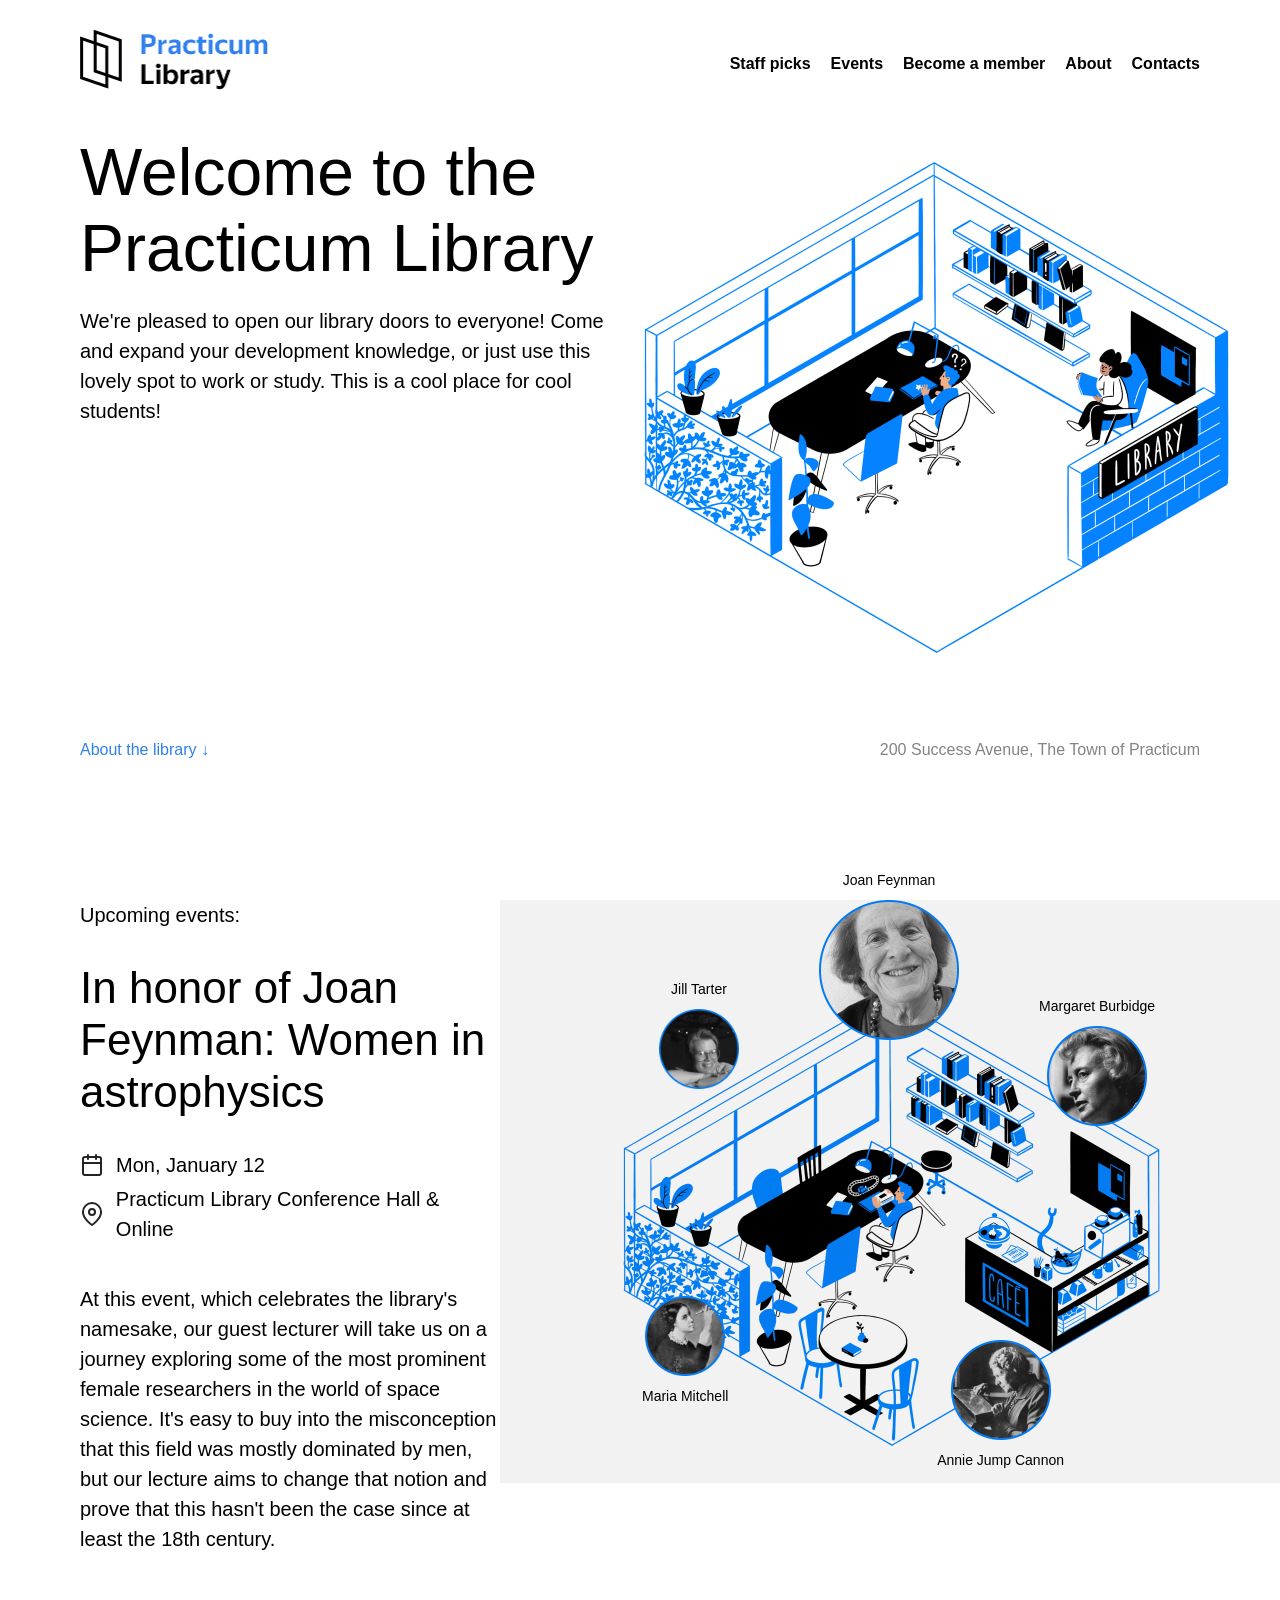
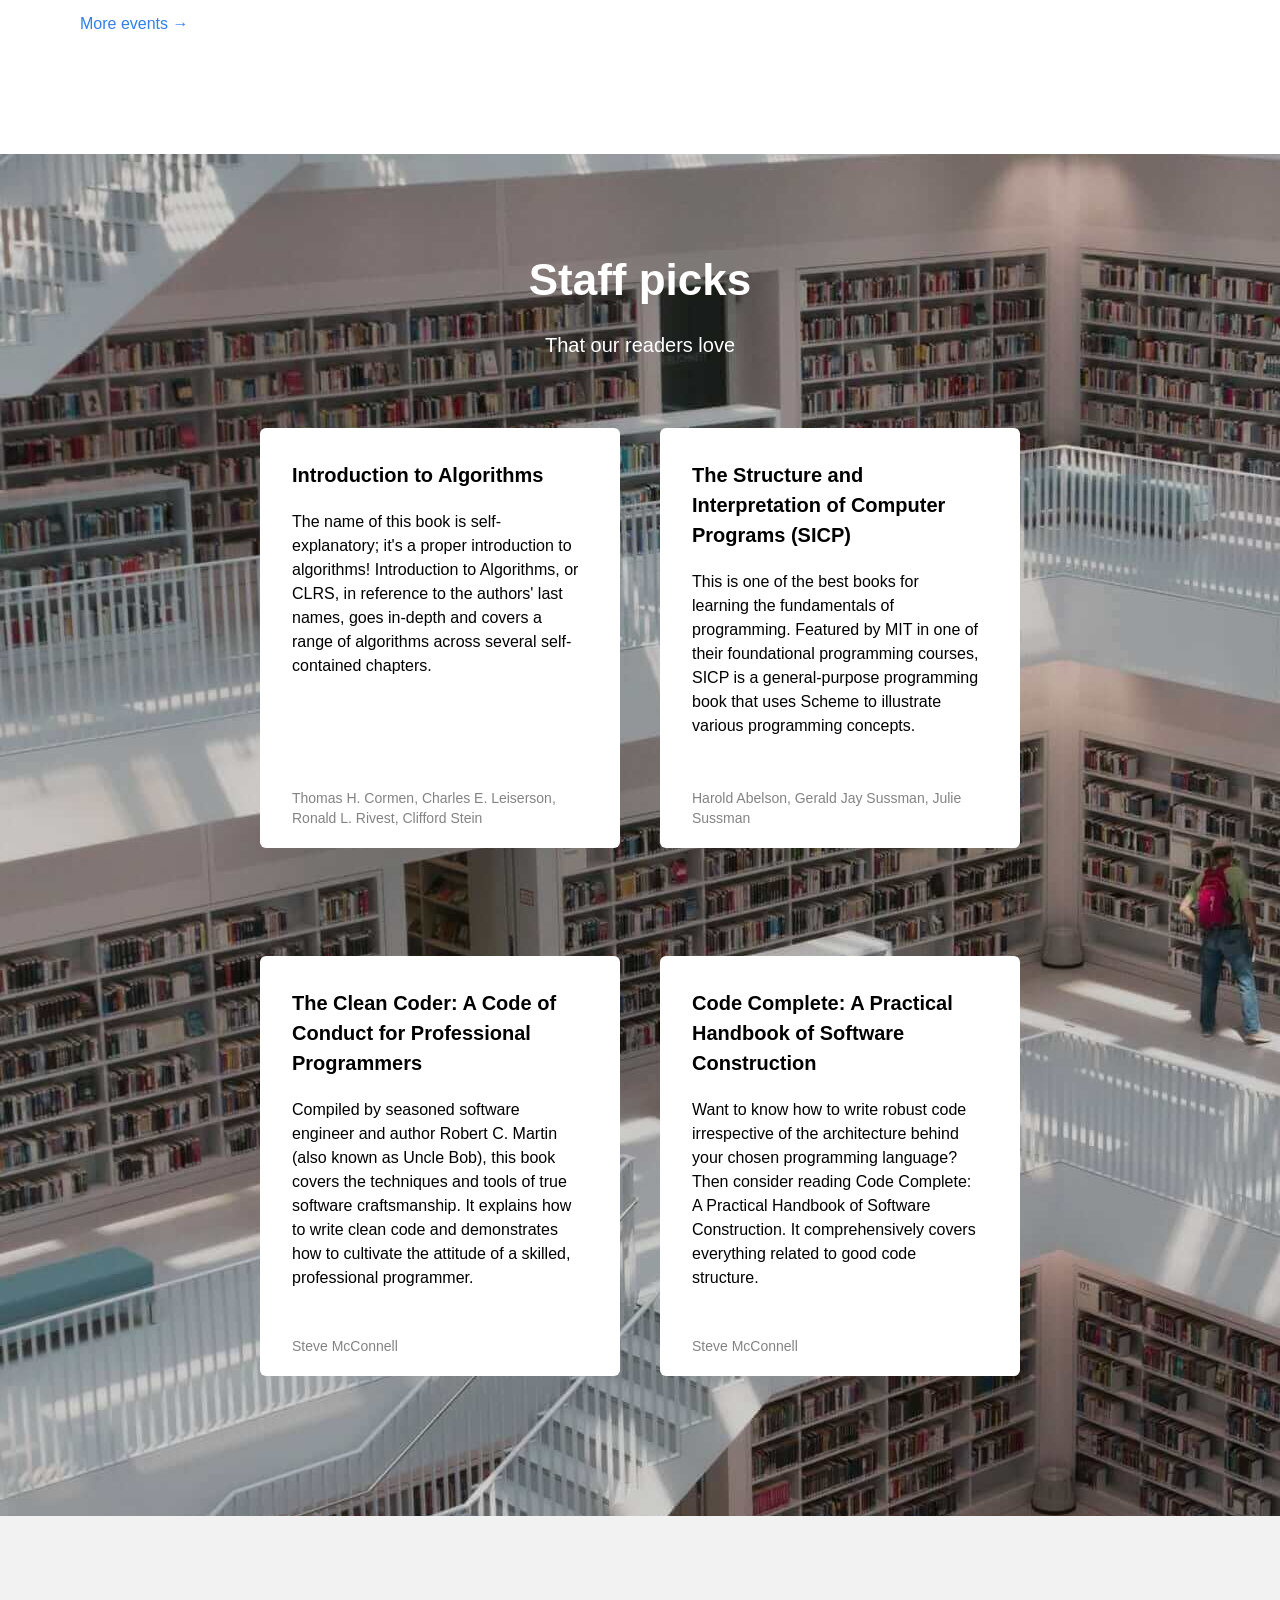
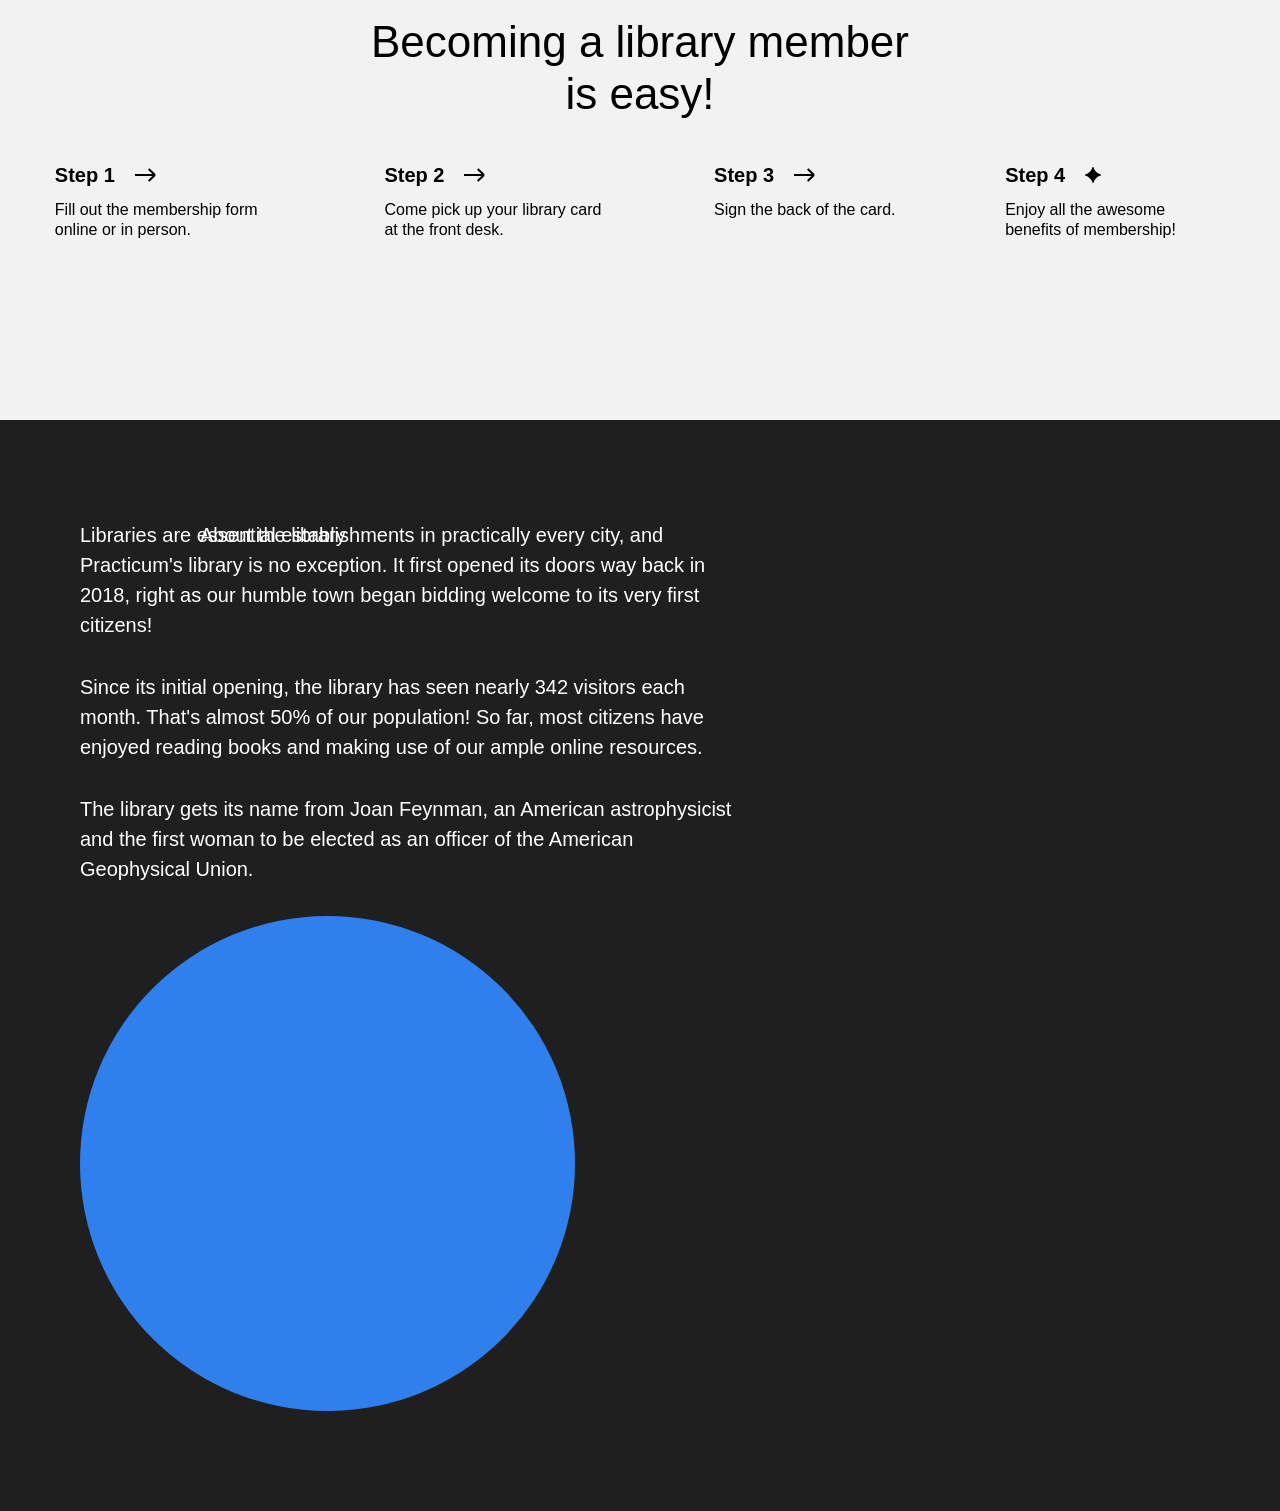
==== index.html @ af3db58d "About Library Add" ====
<!DOCTYPE html>
<html lang="en">
  <head>
    <meta charset="UTF-8" />
    <meta name="viewport" content="width=device-width, initial-scale=1.0" />
    <title>Practicum Library</title>
    <link rel="shortcut icon" href="favicon.ico" />
    <link rel="stylesheet" href="./styles/normalize.css" />
    <link rel="stylesheet" href="./styles/style.css" />
  </head>

  <body>
    <!-- Wrap the entire page content in a new div with the page class. Remember to add the closing tag -->
    <div class="page">
      <header class="header">
        <nav class="nav">
          <img
            src="./images/logo.png"
            alt="Practicum Library Logo"
            class="logo"
          />
          <!-- Putting navigation links in a list is supposed to be the best practice of writing the semantic code since it allows screen readers to pause between each link instead of reading all the links as a sentence. -->
          <ul class="nav__links">
            <li>
              <a class="nav__link">Staff picks</a>
            </li>
            <li>
              <a class="nav__link">Events</a>
            </li>
            <li>
              <a class="nav__link">Become a member</a>
            </li>
            <li>
              <a class="nav__link">About</a>
            </li>
            <li>
              <a class="nav__link">Contacts</a>
            </li>
          </ul>
        </nav>
        <h1 class="header__title">Welcome to the Practicum Library</h1>
        <p class="header__description">
          We're pleased to open our library doors to everyone! Come and expand
          your development knowledge, or just use this lovely spot to work or
          study. This is a cool place for cool students!
        </p>

        <img
          src="./images/inside_the_library.png"
          alt="Illustration 'Inside the library'"
          class="header__image"
        />
        <div class="header__footer">
          <a class="header__link">About the library &darr;</a>
          <p class="header__address">
            200 Success Avenue, The Town of Practicum
          </p>
        </div>
      </header>

      <main class="content">
        <section class="events">
          <div class="events__content">
            <h2 class="events__heading">Upcoming events:</h2>
            <h3 class="events__title">
              In honor of Joan Feynman: Women in astrophysics
            </h3>
            <div class="event-info events__info-section">
              <div class="event-info__item">
                <div
                  class="event-info__icon event-info__icon_type_calendar"
                ></div>
                <p class="event-info__text">Mon, January 12</p>
              </div>
              <div class="event-info__item">
                <div class="event-info__icon event-info__icon_type_pin"></div>
                <p class="event-info__text">
                  Practicum Library Conference Hall & Online
                </p>
              </div>
            </div>
            <p class="events__description">
              At this event, which celebrates the library's namesake, our guest
              lecturer will take us on a journey exploring some of the most
              prominent female researchers in the world of space science. It's
              easy to buy into the misconception that this field was mostly
              dominated by men, but our lecture aims to change that notion and
              prove that this hasn't been the case since at least the 18th
              century.
            </p>

            <a href="#" class="events__more">More events &rarr;</a>
          </div>
          <div class="events__cover">
            <img
              src="./images/cafe.png"
              alt="Illustration Cafe"
              class="events__image"
            />
            <div class="person person_name_feynman">
              <p class="person__caption">Joan Feynman</p>
              <img
                src="./images/person_feynman.png"
                alt="Picture Feynman"
                class="person__image person__image_size_l"
              />
            </div>

            <div class="person person_name_burbidge">
              <p class="person__caption">Margaret Burbidge</p>
              <img
                src="./images/person_burbidge.png"
                alt="Picture Burbidge"
                class="person__image person__image_size_m"
              />
            </div>

            <div class="person person_name_cannon">
              <img
                src="./images/person_cannon.png"
                alt="Picture Cannon"
                class="person__image person__image_size_m"
              />
              <p class="person__caption">Annie Jump Cannon</p>
            </div>

            <div class="person person_name_mitchell">
              <img
                src="./images/person_mitchell.png"
                alt="Picture Mitchell"
                class="person__image person__image_size_s"
              />
              <p class="person__caption">Maria Mitchell</p>
            </div>

            <div class="person person_name_tarter">
              <p class="person__caption">Jill Tarter</p>
              <img
                src="./images/person_tarter.png"
                alt="Picture Tarter"
                class="person__image person__image_size_s"
              />
            </div>
          </div>
        </section>

        <section class="staff">
          <h2 class="staff__title">Staff picks</h2>
          <p class="staff__subtitle">That our readers love</p>
          <ul class="staff__card">
            <li class="card">
              <div class="card__content">
                <h3 class="card__title">Introduction to Algorithms</h3>
                <p class="card__text">
                  The name of this book is self-explanatory; it's a proper
                  introduction to algorithms! Introduction to Algorithms, or
                  CLRS, in reference to the authors' last names, goes in-depth
                  and covers a range of algorithms across several self-contained
                  chapters.
                </p>
                <p class="card__footer">
                  Thomas H. Cormen, Charles E. Leiserson, Ronald L. Rivest,
                  Clifford Stein
                </p>
              </div>
            </li>

            <li class="card">
              <div class="card__content">
                <h3 class="card__title">
                  The Structure and Interpretation of Computer Programs (SICP)
                </h3>
                <p class="card__text">
                  This is one of the best books for learning the fundamentals of
                  programming. Featured by MIT in one of their foundational
                  programming courses, SICP is a general-purpose programming
                  book that uses Scheme to illustrate various programming
                  concepts.
                </p>
                <p class="card__footer">
                  Harold Abelson, Gerald Jay Sussman, Julie Sussman
                </p>
              </div>
            </li>

            <li class="card">
              <div class="card__content">
                <h3 class="card__title">
                  The Clean Coder: A Code of Conduct for Professional
                  Programmers
                </h3>
                <p class="card__text">
                  Compiled by seasoned software engineer and author Robert C.
                  Martin (also known as Uncle Bob), this book covers the
                  techniques and tools of true software craftsmanship. It
                  explains how to write clean code and demonstrates how to
                  cultivate the attitude of a skilled, professional programmer.
                </p>
                <p class="card__footer">Steve McConnell</p>
              </div>
            </li>

            <li class="card">
              <div class="card__content">
                <h3 class="card__title">
                  Code Complete: A Practical Handbook of Software Construction
                </h3>
                <p class="card__text">
                  Want to know how to write robust code irrespective of the
                  architecture behind your chosen programming language? Then
                  consider reading Code Complete: A Practical Handbook of
                  Software Construction. It comprehensively covers everything
                  related to good code structure.
                </p>
                <p class="card__footer">Steve McConnell</p>
              </div>
            </li>
          </ul>
        </section>

        <section class="membership">
          <h2 class="membership__title">Becoming a library member is easy!</h2>
          <ul class="membership__steps">
            <li class="step">
              <h3 class="step__title">
                Step 1
                <img
                  src="./images/icon_step_forward.svg"
                  alt="icon forward"
                  class="step__icon"
                />
              </h3>
              <p class="step__description">
                Fill out the membership form online or in person.
              </p>
            </li>
            <li class="step">
              <h3 class="step__title">
                Step 2
                <img
                  src="./images/icon_step_forward.svg"
                  alt="icon forward"
                  class="step__icon"
                />
              </h3>
              <p class="step__description">
                Come pick up your library card at the front desk.
              </p>
            </li>
            <li class="step">
              <h3 class="step__title">
                Step 3
                <img
                  src="./images/icon_step_forward.svg"
                  alt="icon forward"
                  class="step__icon"
                />
              </h3>
              <p class="step__description">Sign the back of the card.</p>
            </li>
            <li class="step">
              <h3 class="step__title">
                Step 4
                <img
                  src="./images/icon_step_finish.svg"
                  alt="icon finish"
                  class="step__icon"
                />
              </h3>
              <p class="step__description">
                Enjoy all the awesome benefits of membership!
              </p>
            </li>
          </ul>
        </section>

        <section class="about">
          <h2 class="about__title">About the library</h2>
          <div class="about__content">
            <p class="about__paragraph">
              Libraries are essential establishments in practically every city,
              and Practicum's library is no exception. It first opened its doors
              way back in 2018, right as our humble town began bidding welcome
              to its very first citizens!
            </p>
            <p class="about__paragraph">
              Since its initial opening, the library has seen nearly 342
              visitors each month. That's almost 50% of our population! So far,
              most citizens have enjoyed reading books and making use of our
              ample online resources.
            </p>
            <p class="about__paragraph">
              The library gets its name from Joan Feynman, an American
              astrophysicist and the first woman to be elected as an officer of
              the American Geophysical Union.
            </p>
          </div>
          <div class="about__circle"></div>
        </section>
      </main>
      <footer class="footer"></footer>
    </div>
  </body>
</html>
---- styles/style.css ----
.page {
  min-width: 1100px;
  max-width: 1600px;
  font-size: 16px;
  line-height: 20px;
  margin: 0 auto;
  font-family: Helvetica, Arial, sans-serif;
}

.header {
  height: 100vh;
  min-height: 720px;
  max-height: 800px;
  padding-top: 30px;
  padding-left: 80px;
  padding-right: 80px;
  position: relative;
  box-sizing: border-box;
}

.nav {
  display: flex;
  justify-content: space-between;
  align-items: center;
}

.logo {
  width: 196px;
  height: 60px;
}

.nav__links {
  display: flex;
  margin-top: 8px;
  column-gap: 20px;
  list-style: none;
  align-items: center;
  padding: 0;
  margin-bottom: 0;
}

.nav__link {
  color: #000000;
  text-decoration: none;
  font-weight: bold;
}

.header__title {
  font-size: 66px;
  line-height: 76px;
  font-weight: 500;
  max-width: 544px;
  margin-bottom: 0%;
}

.header__description {
  font-size: 20px;
  line-height: 30px;
  max-width: 532px;
}

.header__image {
  z-index: 1;
  position: absolute;
  max-width: 636px;
  top: 135px;
  right: 20px;
}

.header__footer {
  position: absolute;
  left: 0;
  bottom: 40px;
  width: 100%;
  display: flex;
  align-items: center;
  padding: 40px 80px 0;
  justify-content: space-between;
  box-sizing: border-box;
}

.header__link {
  color: #2f80ed;
  text-decoration: none;
}

.header__address {
  margin: 0;
  color: #838383;
}
.events {
  padding: 100px 0 120px 80px;
  display: flex;
  align-items: start;
  justify-content: space-between;
  box-sizing: border-box;
}

.events__content {
  flex-basis: 580px;
}

.events__heading {
  font-size: 20px;
  font-weight: 500;
  line-height: 30px;
  margin: 0;
}

.events__title {
  font-size: 44px;
  font-weight: 500;
  line-height: 52px;
  margin: 32px 0;
}

.events__info-section {
  margin-top: 32px;
}

.event-info__item {
  display: flex;
  align-items: center;
  margin-bottom: 4px;
  font-weight: 500;
}

.event-info__icon {
  background-repeat: no-repeat;
  background-position: center;
  margin-right: 12px;
  width: 24px;
  height: 24px;
}

.event-info__icon_type_calendar {
  background-image: url(../images/icon_calendar.svg);
}

.event-info__icon_type_pin {
  background-image: url(../images/icon_pin.svg);
}

.event-info__text {
  font-size: 20px;
  font-weight: 500;
  line-height: 30px;
  margin: 0;
}

.events__description {
  margin: 40px 0 60px;
  font-size: 20px;
  line-height: 30px;
  max-width: 532px;
}

.events__more {
  margin-top: 60px;
  color: #2f80ed;
  text-decoration: none;
}

.events__cover {
  flex-grow: 1;
  flex-shrink: 0;
  flex-basis: 780px;
  max-width: 780px;
  position: relative;
}

.events__image {
  max-width: 100%;
}

.person {
  position: absolute;
  display: flex;
  align-items: center;
  flex-direction: column;
  gap: 10px;
}

.person_name_feynman {
  top: -30px;
  left: 319px;
}

.person_name_burbidge {
  top: 96px;
  right: 125px;
}

.person_name_cannon {
  right: 216px;
  bottom: 18px;
}

.person_name_mitchell {
  left: 142px;
  bottom: 82px;
}

.person_name_tarter {
  left: 159px;
  top: 79px;
}

.person__image {
  max-width: 100%;
}

.person__image_size_l {
  width: 140px;
}

.person__image_size_m {
  width: 100px;
}

.person__image_size_s {
  width: 80px;
}

.person__caption {
  text-align: center;
  font-size: 14px;
  margin: 0;
}
.staff {
  padding-top: 100px;
  padding-bottom: 140px;
  background-image: url(../images/staff_picks_background.jpg);
}

.staff__title {
  text-align: center;
  font-size: 44px;
  line-height: 52px;
  margin: 0 0 24px;
  color: #ffffff;
}

.staff__subtitle {
  text-align: center;
  font-size: 20px;
  line-height: 30px;
  font-weight: 400;
  margin: 24px 0 0;
  color: #ffffff;
}

/* Add the CSS rule for your new class here. Make sure to place it before .card: parents should precede their children */

.staff__card {
  max-width: 760px;

  align-items: center;
  display: flex;
  flex-wrap: wrap;
  justify-content: center;
  gap: 40px;
  list-style-type: none;
  padding-left: 0;
  margin: 0 auto;
}
.card {
  background-color: #fff;
  border-radius: 6px;
  padding: 32px 40px 20px 32px;
  box-sizing: border-box;
  height: 420px;
  width: 360px;
  margin-top: 68px;
}

.card__content {
  width: 100%;
  height: 100%;
  display: flex;
  flex-direction: column;
}

.card__title {
  font-size: 20px;
  line-height: 30px;
  font-weight: 700;
  margin: 0;
}

.card__text {
  margin: 20px 0 0;
  font-size: 16px;
  line-height: 24px;
}
.background-image {
  background-position: center;
  background-repeat: no-repeat;
  background-size: contain;
}

.card__footer {
  margin: 0;
  font-size: 14px;
  line-height: 20px;
  color: #838383;
  /* Auto margins applied on a flex item automatically extend specified margin to occupy the extra space in the flex container */
  /* In our case, this pushes the element down to the bottom */
  margin-top: auto;
}

.membership {
  padding-top: 100px;
  padding-bottom: 140px;
  background-color: #f2f2f2;
}

.membership__title {
  max-width: 574px;
  margin: 0 auto;
  text-align: center;
  font-size: 44px;
  font-weight: 500;
  line-height: 52px;
}

.membership__steps {
  list-style-type: none;
  padding: 0;
  margin: 100px 0 0;
  display: flex;
  justify-content: space-around;
  margin: 0 auto;
  flex-wrap: wrap;
  align-content: center;
}

.step {
  max-width: 220px;
  padding: 40px;
  color: #000000;
}

.step__title {
  margin: 0;
  font-size: 20px;
  line-height: 30px;
  font-weight: 700;
  display: flex;
  align-items: center;
}

.step__icon {
  margin-left: 20px;
}

.step__description {
  margin: 10px 0 0;
}

.about {
  padding: 100px 80px;
  background-color: #1f1f1f;
  color: #fff;
  overflow: hidden;
  position: relative;
  box-sizing: border-box;
}

.about__title {
  margin: 0;
  font-size: 20px;
  line-height: 30px;
  font-weight: 500;
  z-index: 1;
  position: absolute;
  max-width: 154px;
  display: flex;
  padding-left: 120px;
}

.about__content {
  font-size: 20px;
  line-height: 30px;
  font-weight: 400;
  max-width: 660px;
}

.about__paragraph {
  margin: 0;
  margin-bottom: 0;
  padding-bottom: 32px;
  display: flex;
  flex-direction: column;
}

.about__circle {
  background-color: #2f80ed;
  width: 495px;
  height: 495px;
  border-radius: 50%;
}

.footer {
  box-sizing: border-box;
}

.footer__columns {
}

.footer__column_content_hours {
}

.footer__column_content_social {
}

.footer__logo {
}

.footer__list {
  /* The code below removes the default browser styles for lists */
  list-style-type: none;
  padding: 0;
  margin: 0;
}

.footer__list-item {
}

.footer__column-heading {
}

.footer__column-link {
  color: white;
  font-size: 16px;
  line-height: 20px;
  text-decoration: none;
}

.footer__social-icon {
}

.footer__copyright {
}
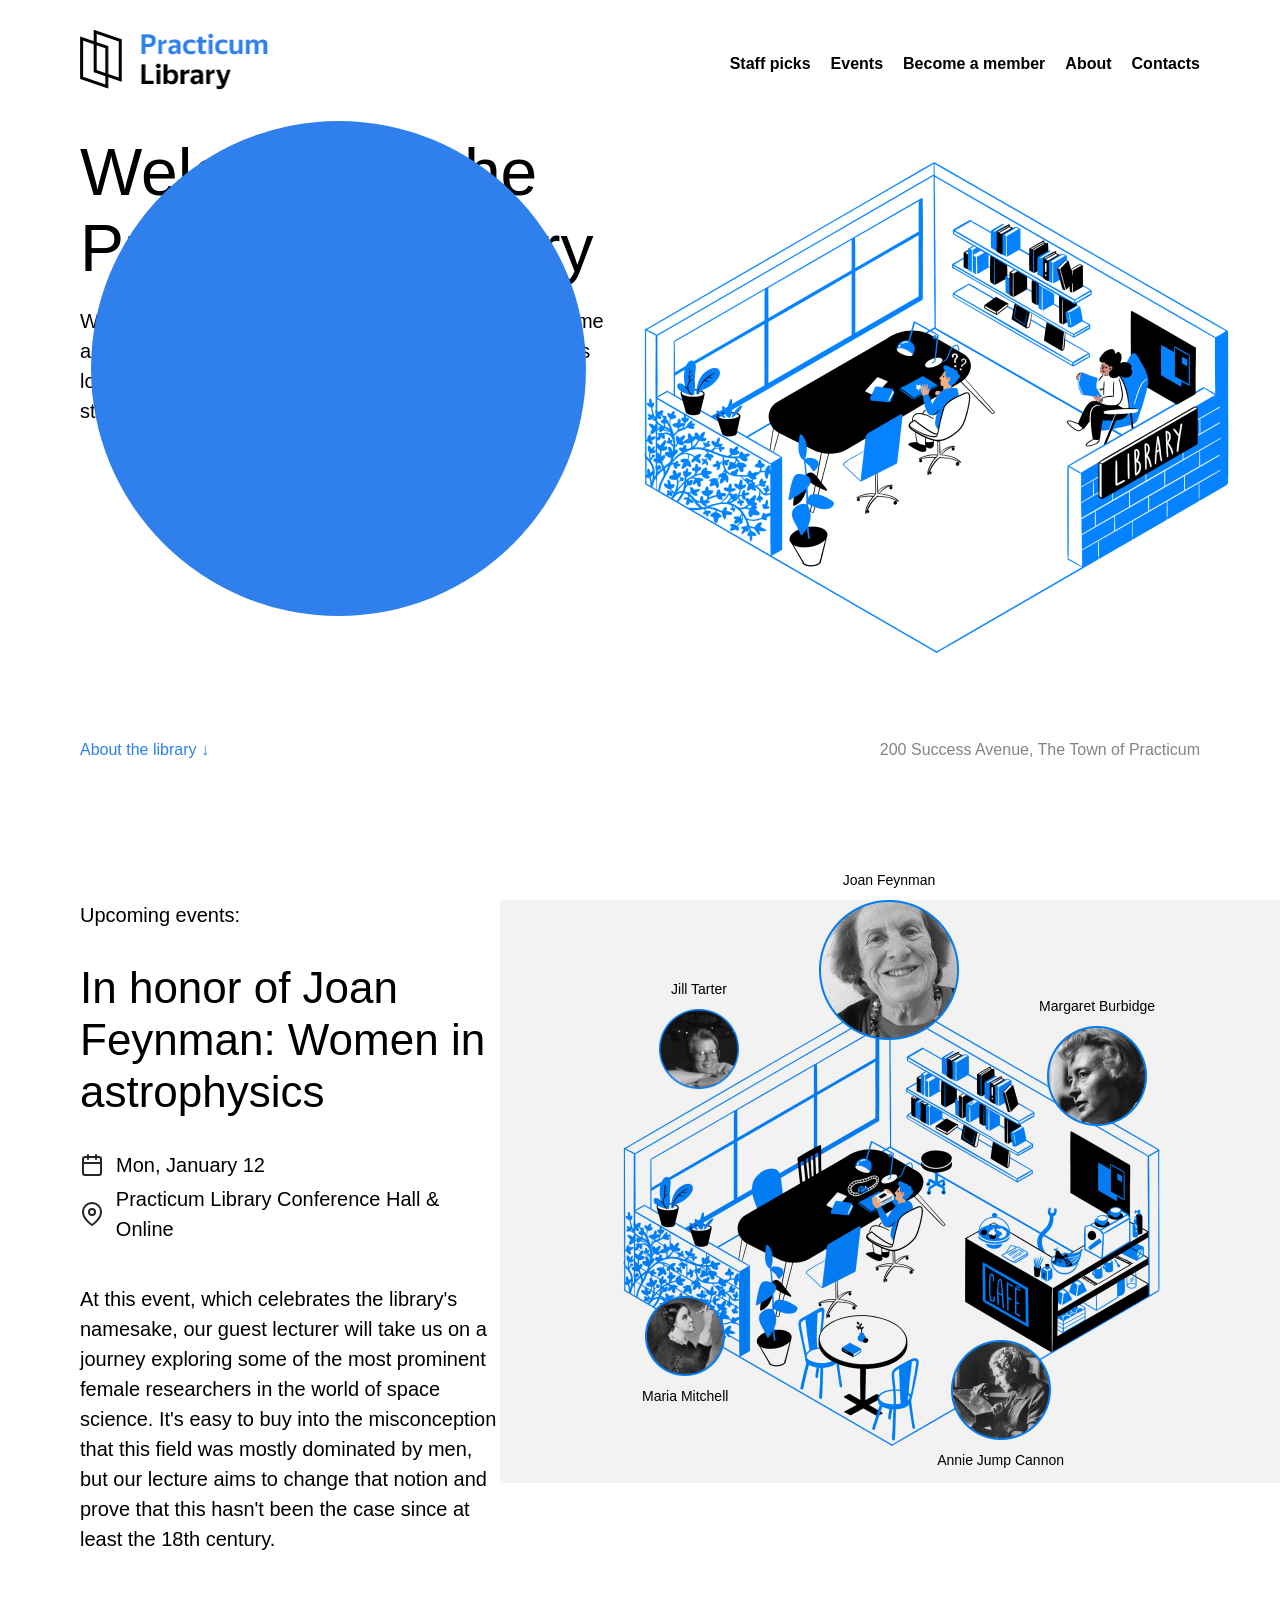
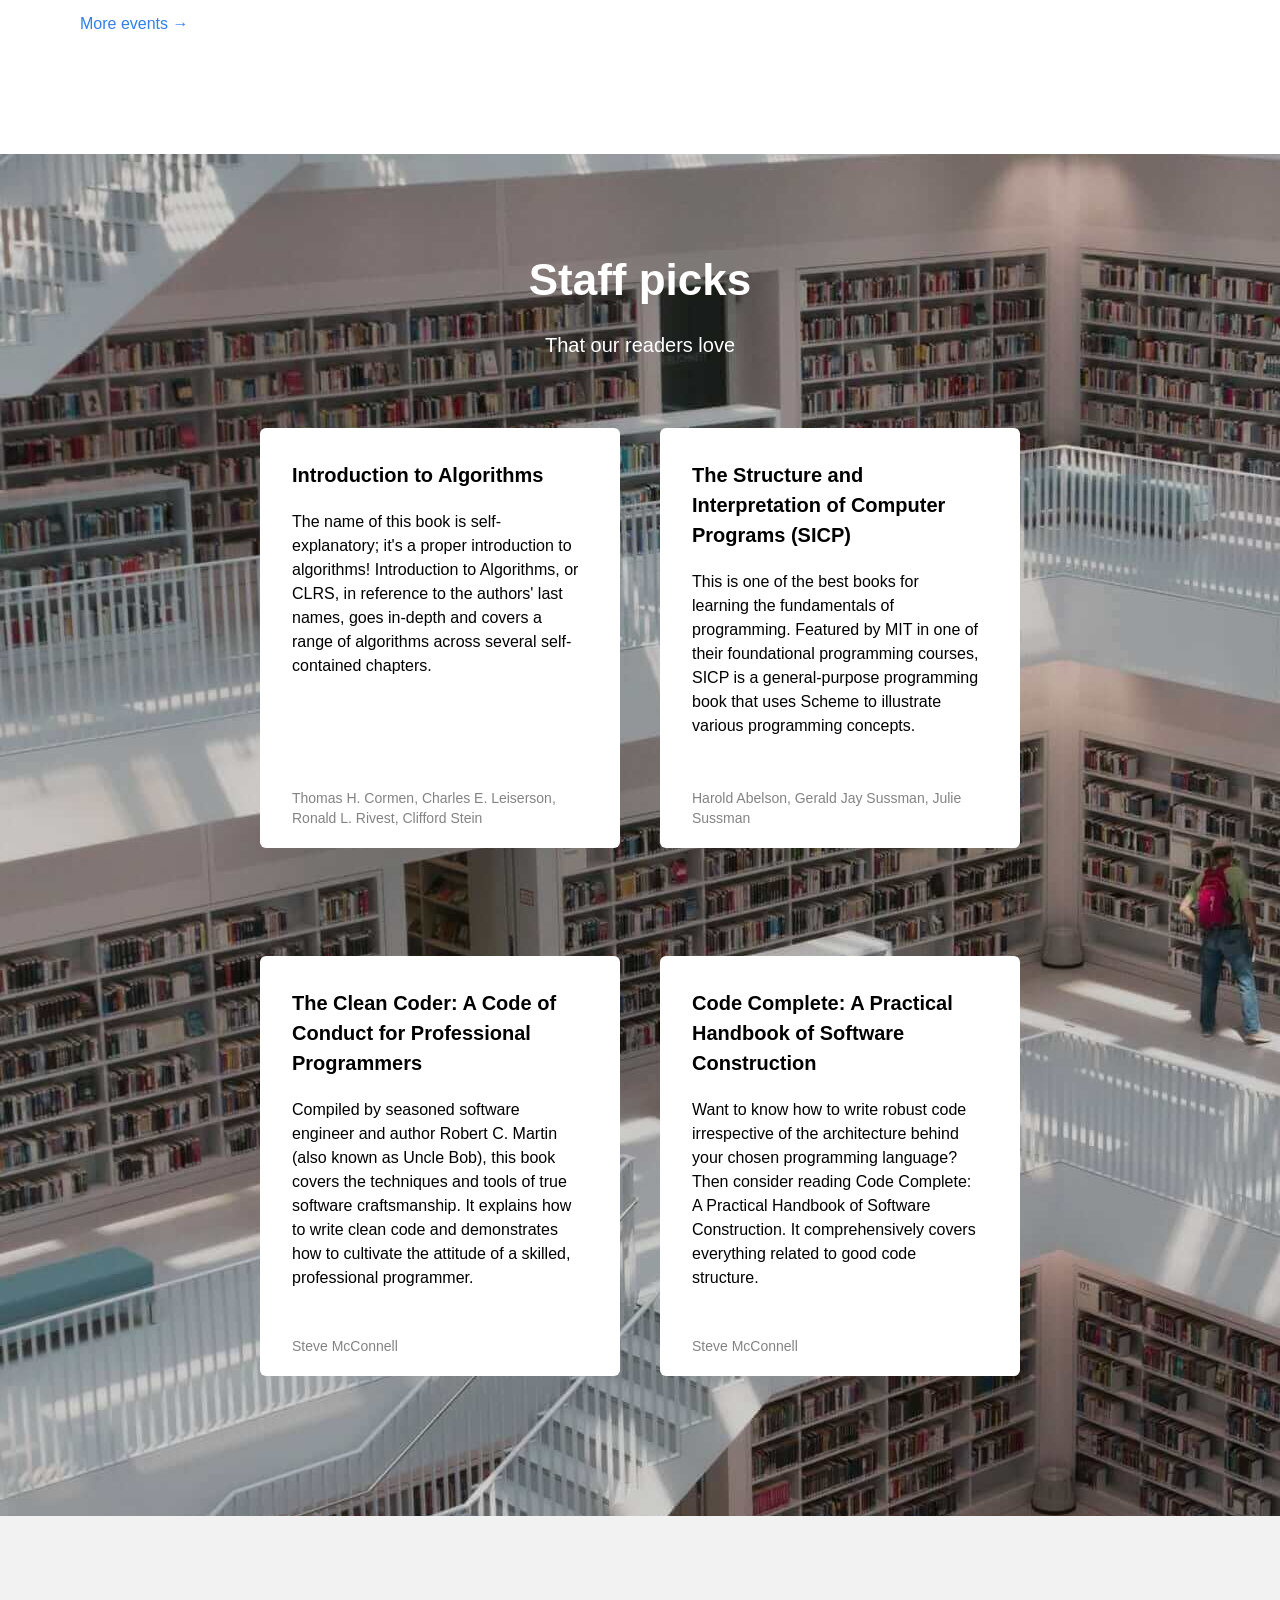
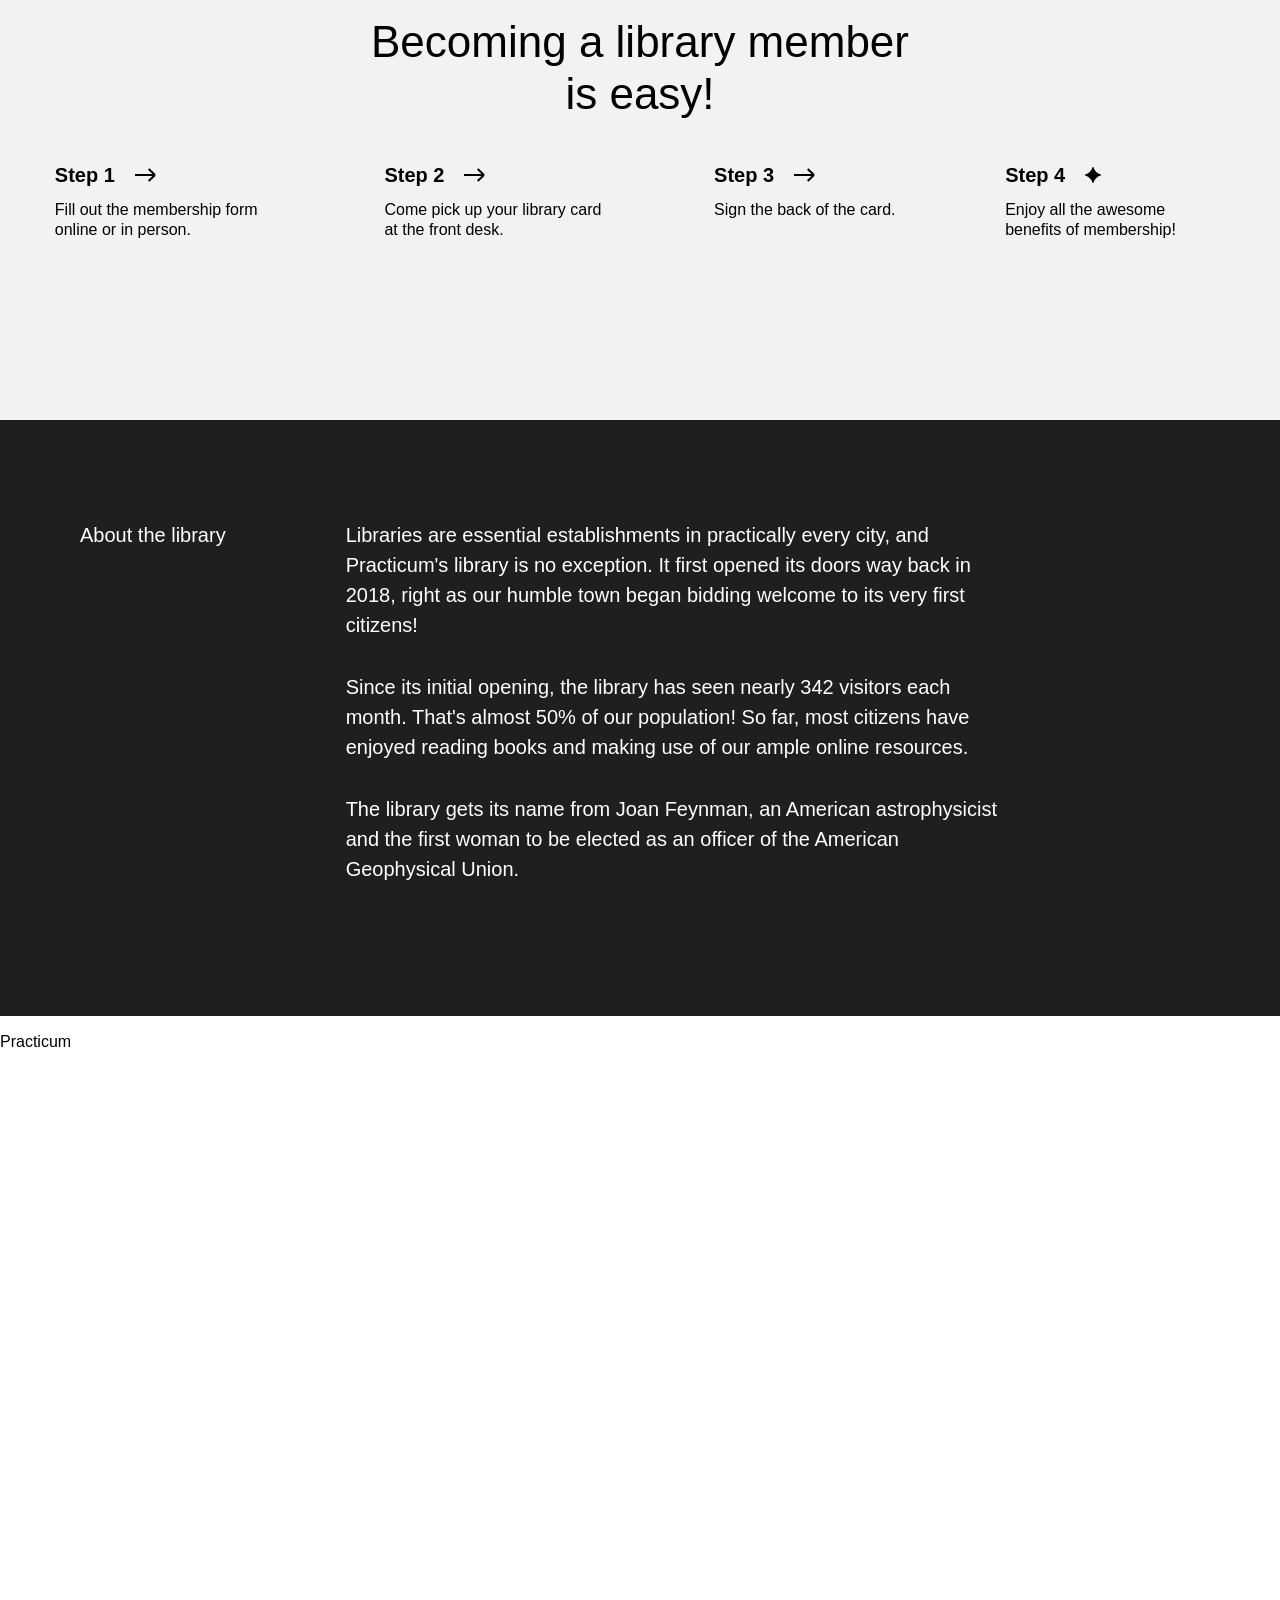
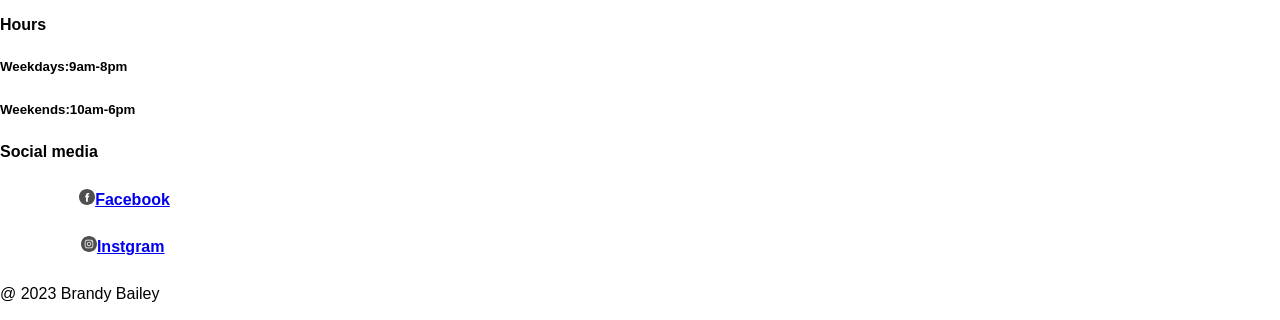
==== commit 51fc1ee7: "footer" ====
--- a/index.html
+++ b/index.html
@@ -298,7 +298,61 @@
           <div class="about__circle"></div>
         </section>
       </main>
-      <footer class="footer"></footer>
+      <footer class="footer">
+        <div class="footer_column">
+          <p class="footer__logo">
+            Practicum
+            <img
+              src="./images/logo_white.png"
+              alt="Practicum Logo"
+              class="footer__logo"
+            />
+          </p>
+        </div>
+
+        <div class="footer_column">
+          <h4 class="footer__column-heading">Hours</h4>
+          <ul class="footer__list">
+            <li class="footer__list-item">
+              <h5 class="footer__column-heading">Weekdays:9am-8pm</h5>
+            </li>
+            <li class="footer__list-item">
+              <h5 class="footer__column-heading">Weekends:10am-6pm</h5>
+            </li>
+          </ul>
+          <p class="footer__column_content_hours"></p>
+        </div>
+
+        <div class="footer__column">
+          <h4 class="footer__column-heading">Social media</h4>
+          <ul class="footer__list">
+            <li class="footer__list-item">
+              <h5 class="footer__column-link">
+                Facebook
+                <a href="https://Facebook.com">
+                  <img
+                    src="images/facebook_white.svg"
+                    alt="Facebook Icon"
+                  />Facebook</a
+                >
+              </h5>
+            </li>
+            <li class="footer__list">
+              <h5 class="footer__column-link">
+                Instagram
+                <a href="https://instagram.com">
+                  <img
+                    src="./images/instagram_white.svg"
+                    alt="Instagram Icon"
+                  />Instgram</a
+                >
+              </h5>
+            </li>
+          </ul>
+          <p class="footer__column_content_social"></p>
+        </div>
+        <p class="footer__copyright">@ 2023 Brandy Bailey</p>
+      </footer>
     </div>
   </body>
 </html>
--- a/styles/style.css
+++ b/styles/style.css
@@ -254,7 +254,6 @@
 
 .staff__card {
   max-width: 760px;
-
   align-items: center;
   display: flex;
   flex-wrap: wrap;
@@ -363,8 +362,9 @@
   background-color: #1f1f1f;
   color: #fff;
   overflow: hidden;
-  position: relative;
-  box-sizing: border-box;
+  box-sizing: border-box;
+  display: flex;
+  justify-content: flex-start;
 }
 
 .about__title {
@@ -372,11 +372,9 @@
   font-size: 20px;
   line-height: 30px;
   font-weight: 500;
+  max-width: 154px;
+  padding-right: 120px;
   z-index: 1;
-  position: absolute;
-  max-width: 154px;
-  display: flex;
-  padding-left: 120px;
 }
 
 .about__content {
@@ -384,14 +382,13 @@
   line-height: 30px;
   font-weight: 400;
   max-width: 660px;
+  z-index: 1;
 }
 
 .about__paragraph {
   margin: 0;
   margin-bottom: 0;
   padding-bottom: 32px;
-  display: flex;
-  flex-direction: column;
 }
 
 .about__circle {
@@ -399,6 +396,9 @@
   width: 495px;
   height: 495px;
   border-radius: 50%;
+  position: absolute;
+  top: 121px;
+  left: 91px;
 }
 
 .footer {
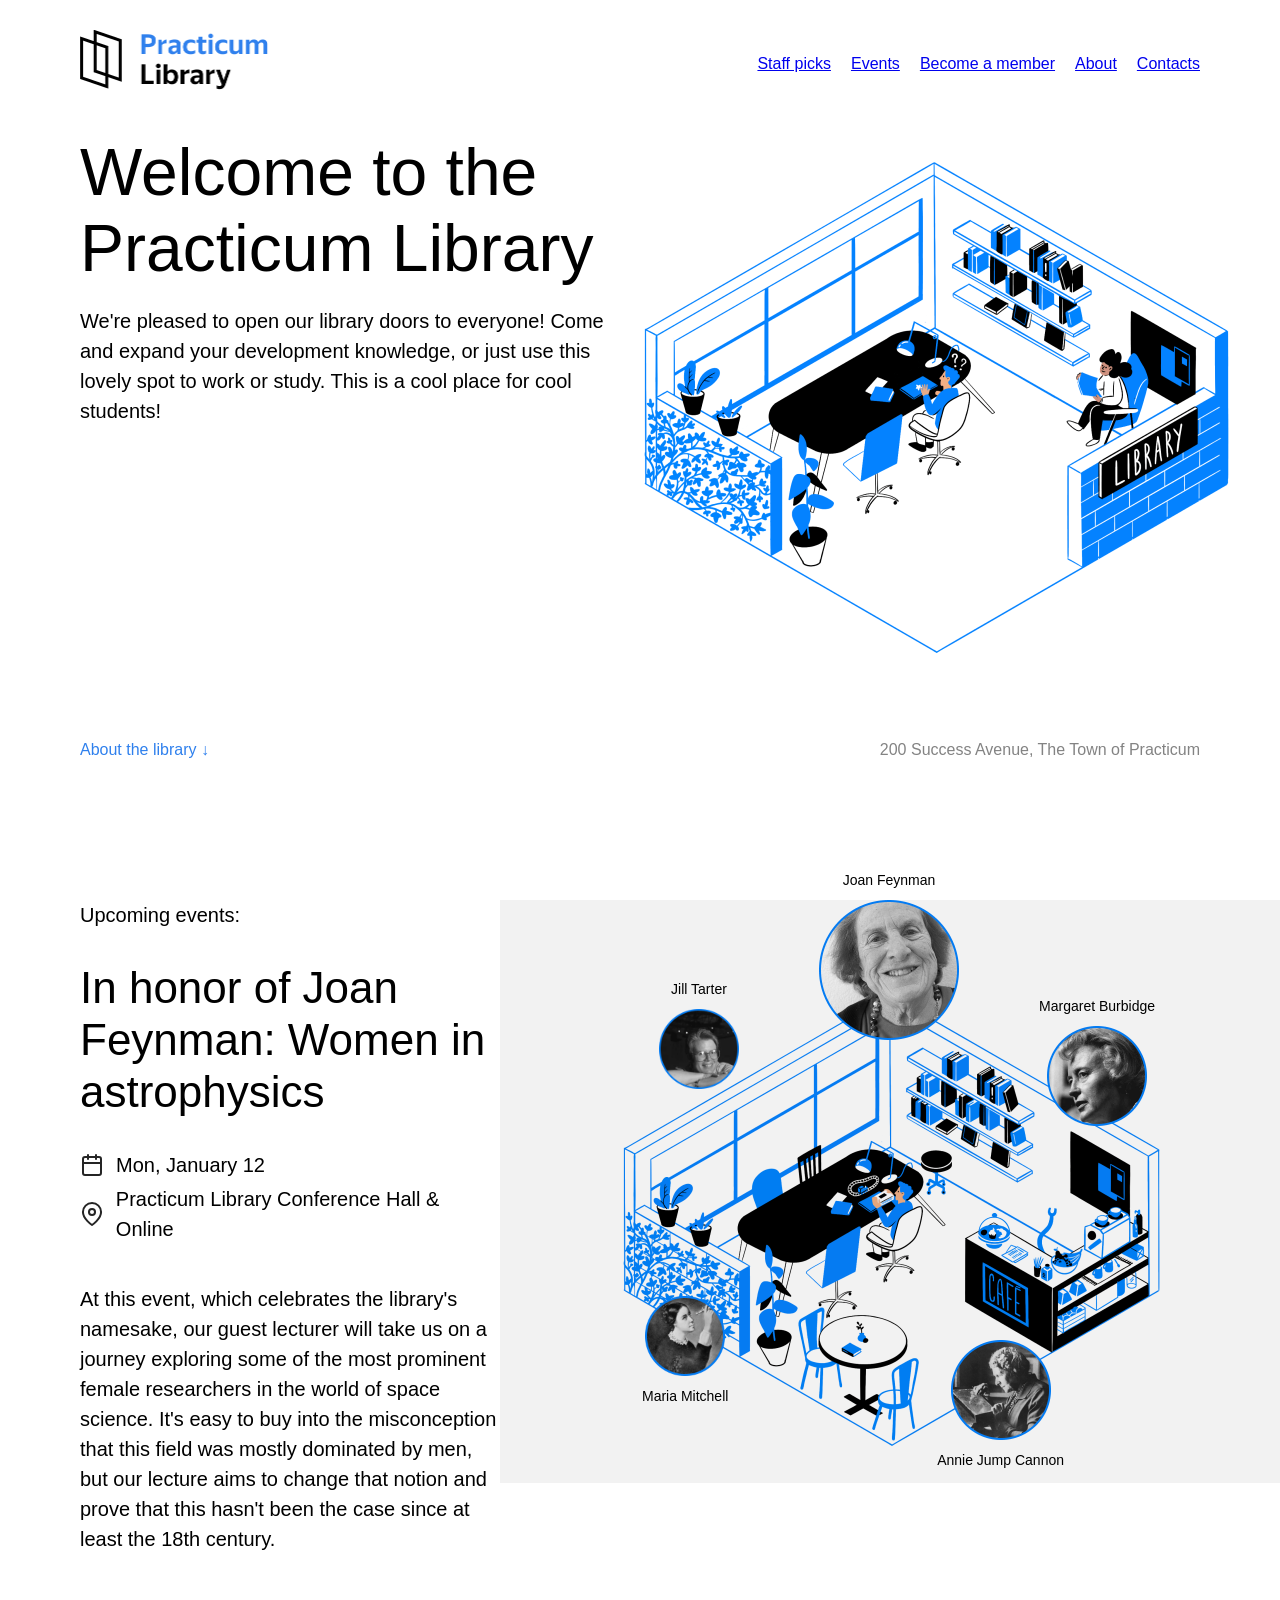
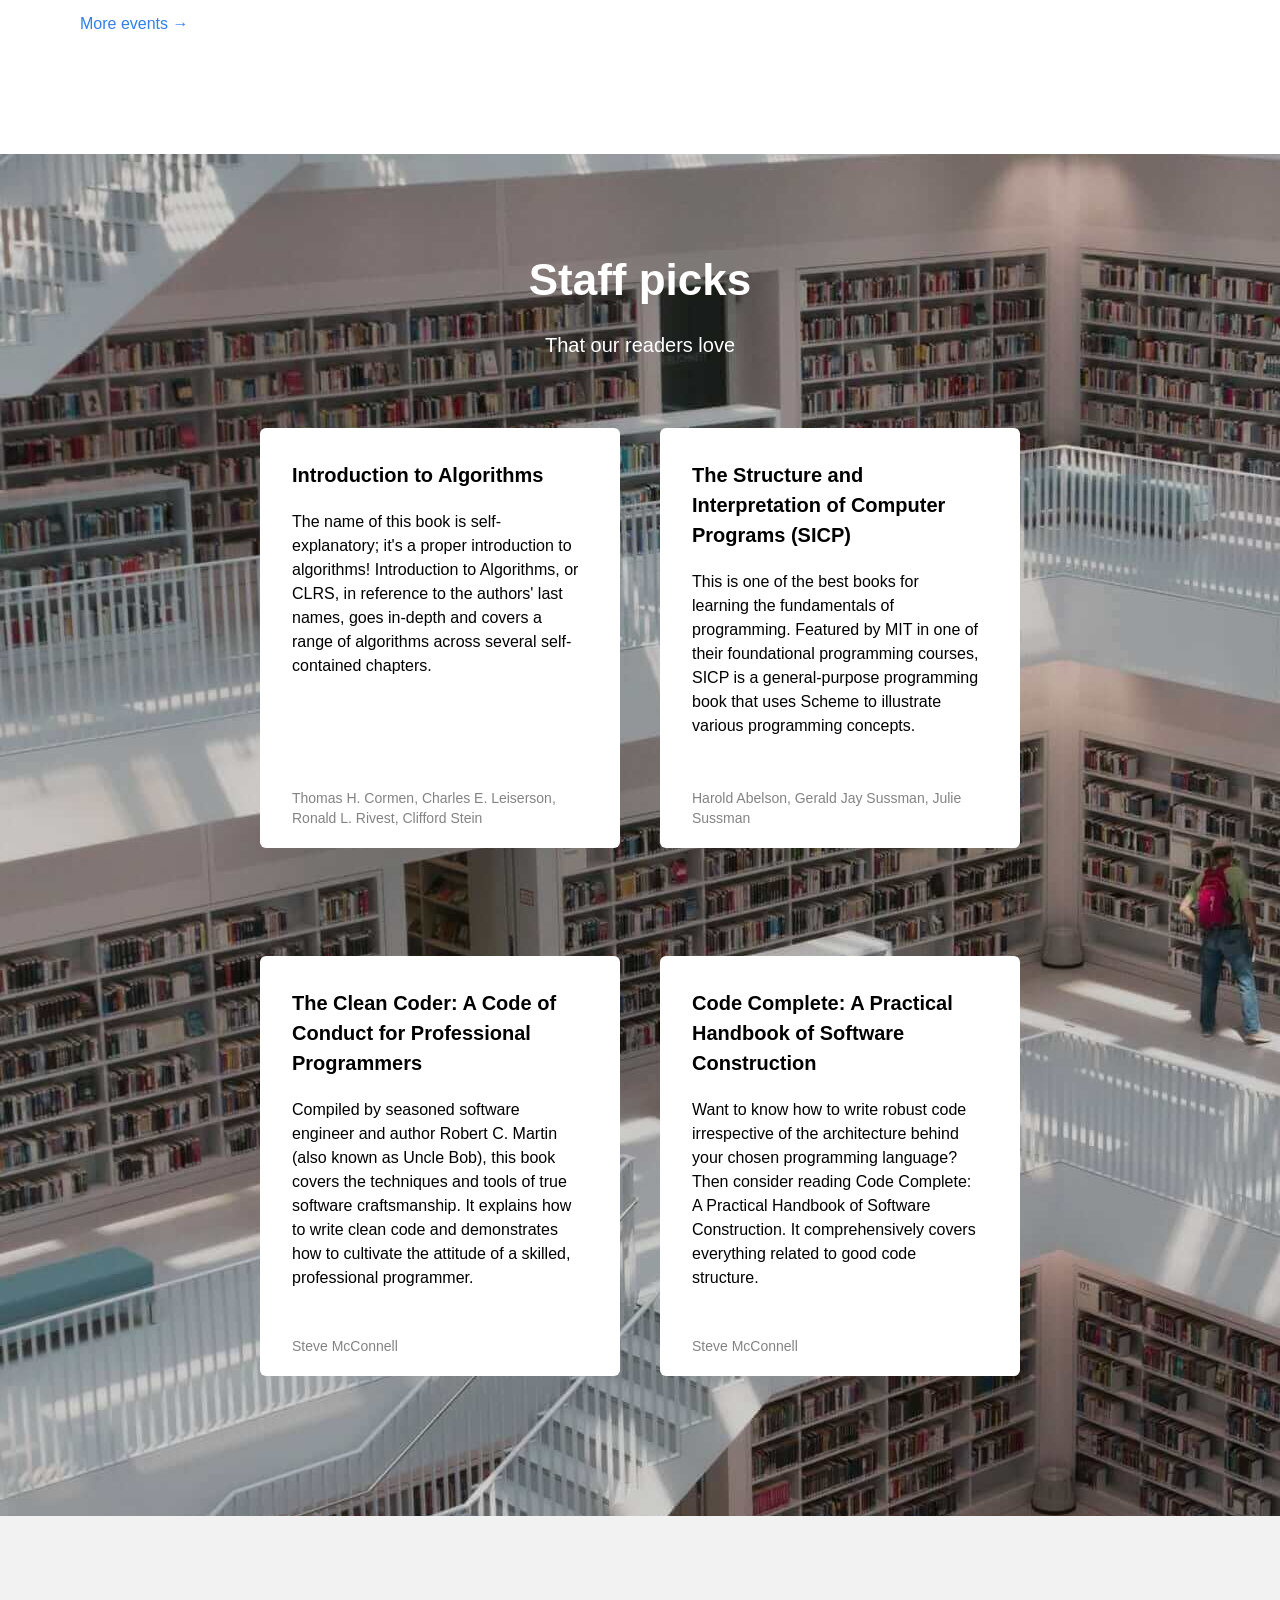
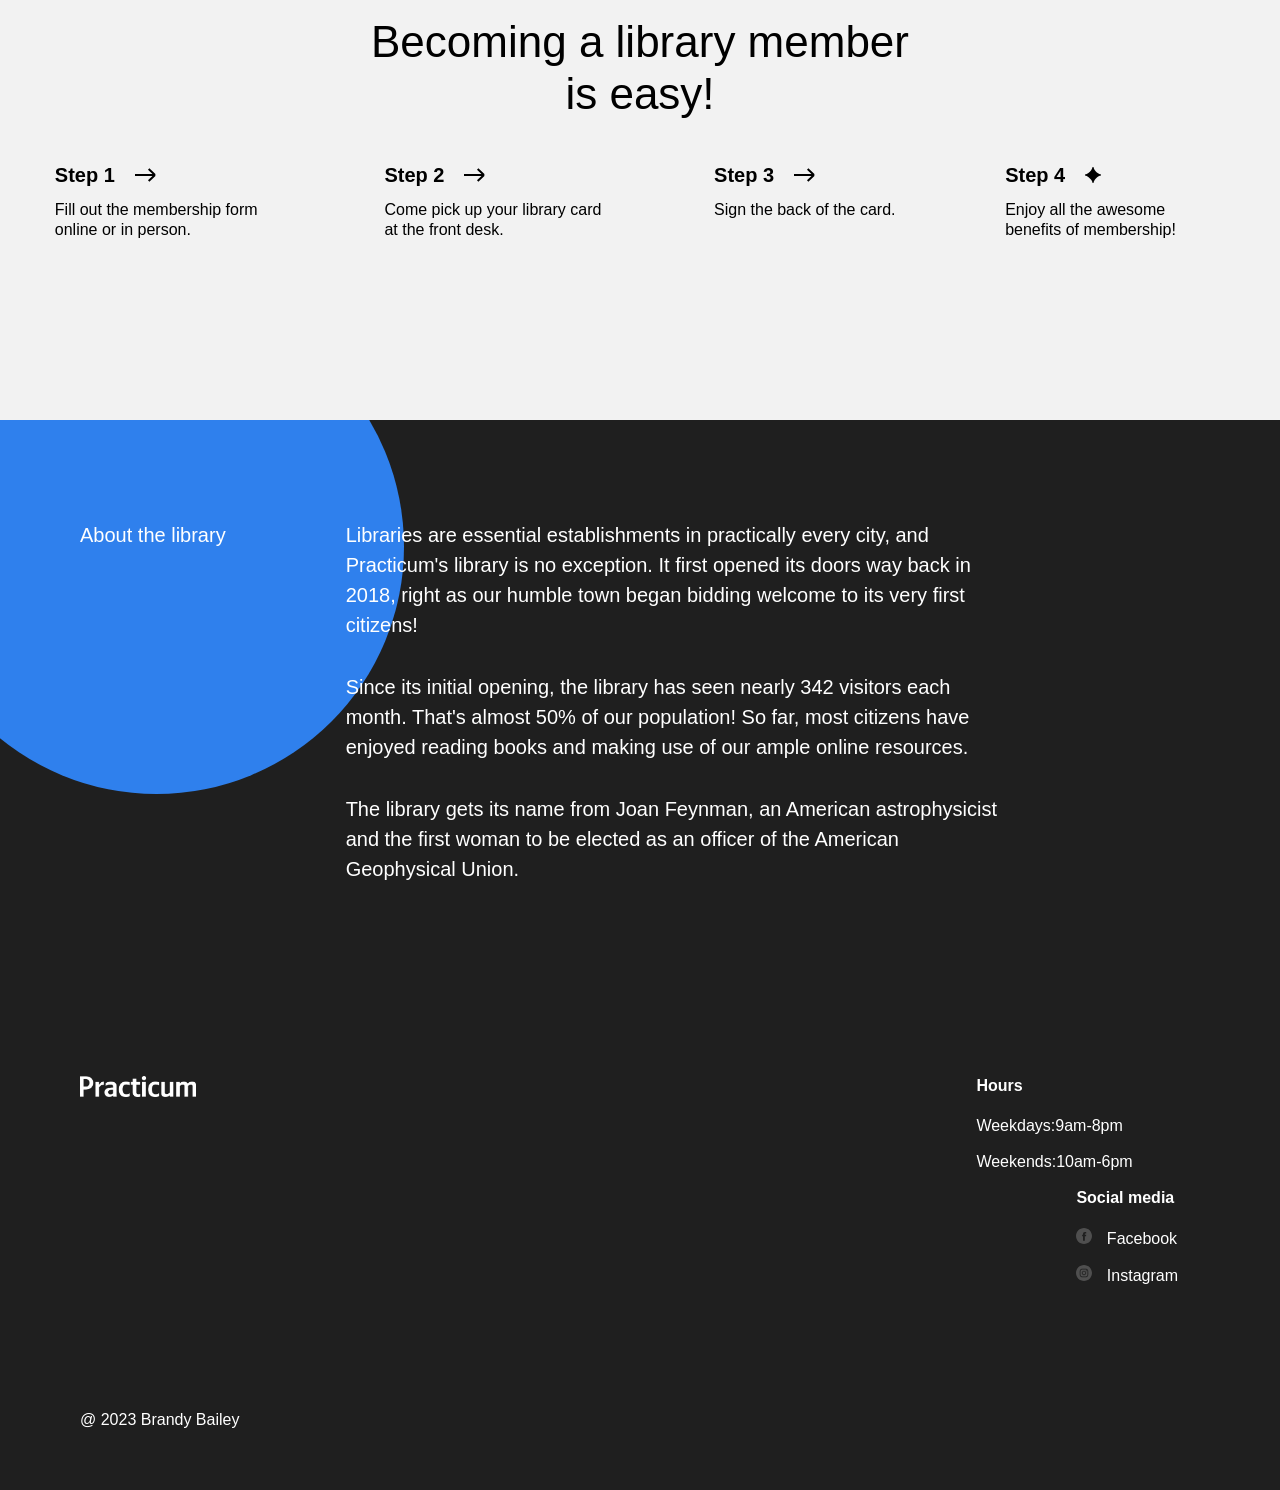
==== commit f010ffa1: "about footer update" ====
--- a/index.html
+++ b/index.html
@@ -22,19 +22,19 @@
           <!-- Putting navigation links in a list is supposed to be the best practice of writing the semantic code since it allows screen readers to pause between each link instead of reading all the links as a sentence. -->
           <ul class="nav__links">
             <li>
-              <a class="nav__link">Staff picks</a>
-            </li>
-            <li>
-              <a class="nav__link">Events</a>
-            </li>
-            <li>
-              <a class="nav__link">Become a member</a>
-            </li>
-            <li>
-              <a class="nav__link">About</a>
-            </li>
-            <li>
-              <a class="nav__link">Contacts</a>
+              <a href="#staff">Staff picks</a>
+            </li>
+            <li>
+              <a href="#events">Events</a>
+            </li>
+            <li>
+              <a href="#member">Become a member</a>
+            </li>
+            <li>
+              <a href="#about">About</a>
+            </li>
+            <li>
+              <a href="#footer">Contacts</a>
             </li>
           </ul>
         </nav>
@@ -59,7 +59,7 @@
       </header>
 
       <main class="content">
-        <section class="events">
+        <section id="events" class="events">
           <div class="events__content">
             <h2 class="events__heading">Upcoming events:</h2>
             <h3 class="events__title">
@@ -142,9 +142,10 @@
               />
             </div>
           </div>
+          <a href="#events"></a>
         </section>
 
-        <section class="staff">
+        <section id="staff" class="staff">
           <h2 class="staff__title">Staff picks</h2>
           <p class="staff__subtitle">That our readers love</p>
           <ul class="staff__card">
@@ -216,9 +217,10 @@
               </div>
             </li>
           </ul>
+          <a href="#staff"></a>
         </section>
 
-        <section class="membership">
+        <section id="membership" class="membership">
           <h2 class="membership__title">Becoming a library member is easy!</h2>
           <ul class="membership__steps">
             <li class="step">
@@ -272,9 +274,10 @@
               </p>
             </li>
           </ul>
+          <a href="#membership"></a>
         </section>
 
-        <section class="about">
+        <section id="about" class="about">
           <h2 class="about__title">About the library</h2>
           <div class="about__content">
             <p class="about__paragraph">
@@ -295,63 +298,58 @@
               the American Geophysical Union.
             </p>
           </div>
+          <a href="#about"></a>
           <div class="about__circle"></div>
         </section>
       </main>
-      <footer class="footer">
-        <div class="footer_column">
-          <p class="footer__logo">
-            Practicum
+      <footer id="footer" class="footer">
+        <div class="footer__columns">
+          <div class="footer__column">
             <img
               src="./images/logo_white.png"
-              alt="Practicum Logo"
+              alt="Practicum
+            Logo"
               class="footer__logo"
             />
-          </p>
-        </div>
-
-        <div class="footer_column">
-          <h4 class="footer__column-heading">Hours</h4>
-          <ul class="footer__list">
-            <li class="footer__list-item">
-              <h5 class="footer__column-heading">Weekdays:9am-8pm</h5>
-            </li>
-            <li class="footer__list-item">
-              <h5 class="footer__column-heading">Weekends:10am-6pm</h5>
-            </li>
-          </ul>
-          <p class="footer__column_content_hours"></p>
-        </div>
-
-        <div class="footer__column">
-          <h4 class="footer__column-heading">Social media</h4>
-          <ul class="footer__list">
-            <li class="footer__list-item">
-              <h5 class="footer__column-link">
-                Facebook
-                <a href="https://Facebook.com">
-                  <img
-                    src="images/facebook_white.svg"
-                    alt="Facebook Icon"
-                  />Facebook</a
-                >
-              </h5>
-            </li>
-            <li class="footer__list">
-              <h5 class="footer__column-link">
-                Instagram
-                <a href="https://instagram.com">
-                  <img
-                    src="./images/instagram_white.svg"
-                    alt="Instagram Icon"
-                  />Instgram</a
-                >
-              </h5>
-            </li>
-          </ul>
-          <p class="footer__column_content_social"></p>
+          </div>
+          <div class="footer__column">
+            <div class="footer__column footer__column_content_hours">
+              <h2 class="footer__column-heading">Hours</h2>
+              <ul class="footer__list">
+                <li class="footer__list-item">Weekdays:9am-8pm</li>
+                <li class="footer__list-item">Weekends:10am-6pm</li>
+              </ul>
+            </div>
+
+            <div class="footer__column footer__column_content_social">
+              <h2 class="footer__column-heading">Social media</h2>
+              <ul class="footer__list">
+                <li class="footer__list-item">
+                  <a href="#" class="footer__column-link">
+                    <img
+                      src="images/facebook_white.svg"
+                      alt="Facebook Icon"
+                      class="footer__social-icon"
+                    />
+                    Facebook
+                  </a>
+                </li>
+                <li class="footer__list-item">
+                  <a href="#" class="footer__column-link">
+                    <img
+                      src="./images/instagram_white.svg"
+                      alt="Instagram Icon"
+                      class="footer__social-icon"
+                    />
+                    Instagram
+                  </a>
+                </li>
+              </ul>
+            </div>
+          </div>
         </div>
         <p class="footer__copyright">@ 2023 Brandy Bailey</p>
+        <a href="#footer"></a>
       </footer>
     </div>
   </body>
--- a/styles/style.css
+++ b/styles/style.css
@@ -45,6 +45,10 @@
   font-weight: bold;
 }
 
+.nav__link:hover {
+  color: #1f69c9;
+}
+
 .header__title {
   font-size: 66px;
   line-height: 76px;
@@ -84,6 +88,10 @@
   text-decoration: none;
 }
 
+.header__link:hover {
+  color: #1f69c9;
+}
+
 .header__address {
   margin: 0;
   color: #838383;
@@ -161,6 +169,10 @@
   text-decoration: none;
 }
 
+.events__more:hover {
+  color: #1f69c9;
+}
+
 .events__cover {
   flex-grow: 1;
   flex-shrink: 0;
@@ -365,6 +377,7 @@
   box-sizing: border-box;
   display: flex;
   justify-content: flex-start;
+  position: relative;
 }
 
 .about__title {
@@ -397,24 +410,42 @@
   height: 495px;
   border-radius: 50%;
   position: absolute;
-  top: 121px;
-  left: 91px;
+  top: -121px;
+  left: -91px;
 }
 
 .footer {
   box-sizing: border-box;
+  background-color: #1f1f1f;
+  padding: 60px 102px 60px 80px;
+  min-height: 224px;
+  color: #fff;
 }
 
 .footer__columns {
+  display: flex;
+  justify-content: space-between;
 }
 
 .footer__column_content_hours {
+  font-size: 16px;
+  line-height: 20px;
+  color: white;
+  margin-left: auto;
+  display: flex;
+  flex-direction: column;
 }
 
 .footer__column_content_social {
+  font-size: 16px;
+  line-height: 20px;
+  color: white;
+  margin-left: 100px;
 }
 
 .footer__logo {
+  width: 116px;
+  height: 21px;
 }
 
 .footer__list {
@@ -425,9 +456,15 @@
 }
 
 .footer__list-item {
+  font-size: 16px;
+  line-height: 20px;
+  margin-bottom: 16px;
 }
 
 .footer__column-heading {
+  font-size: 16px;
+  line-height: 20px;
+  margin: 0 0 20px;
 }
 
 .footer__column-link {
@@ -438,7 +475,14 @@
 }
 
 .footer__social-icon {
+  margin-right: 10px;
+  width: 16px;
+  height: 16px;
 }
 
 .footer__copyright {
-}
+  margin: 108px 0 0;
+  font-size: 16px;
+  line-height: 20px;
+  color: white;
+}
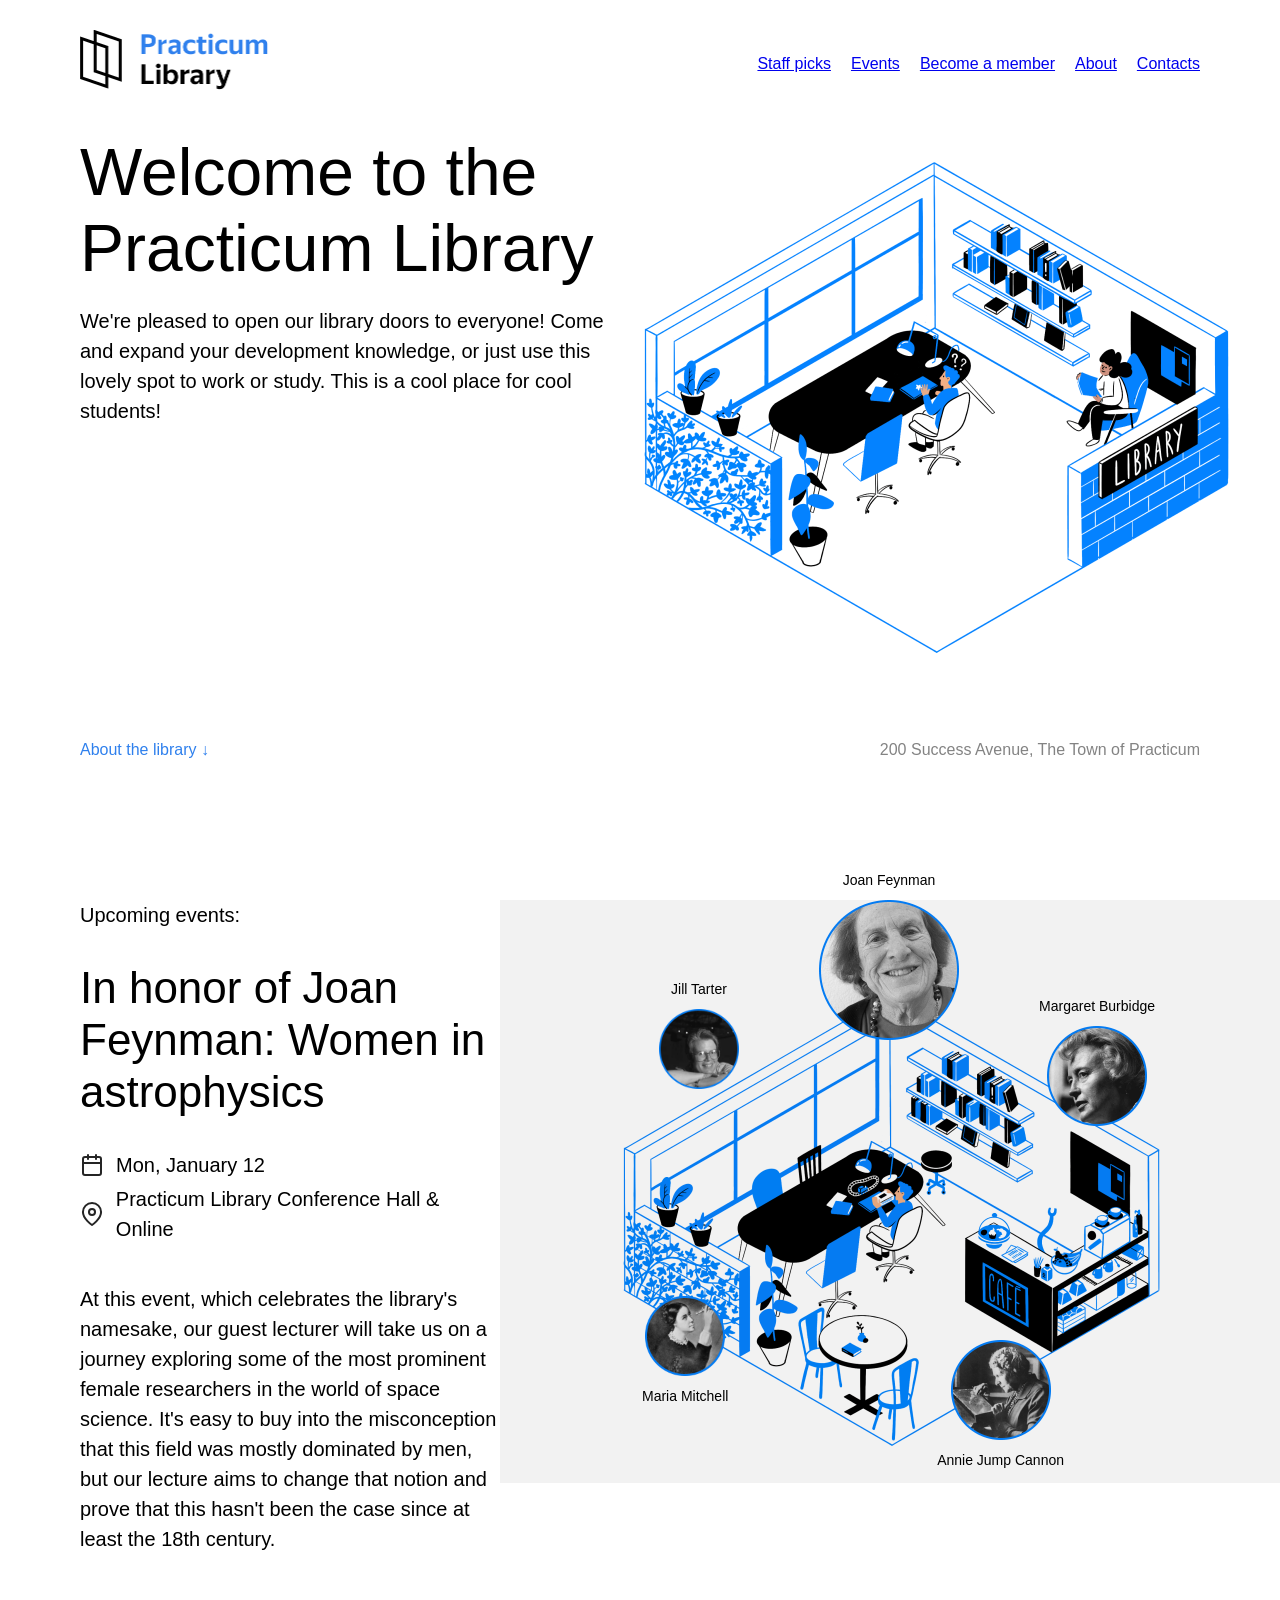
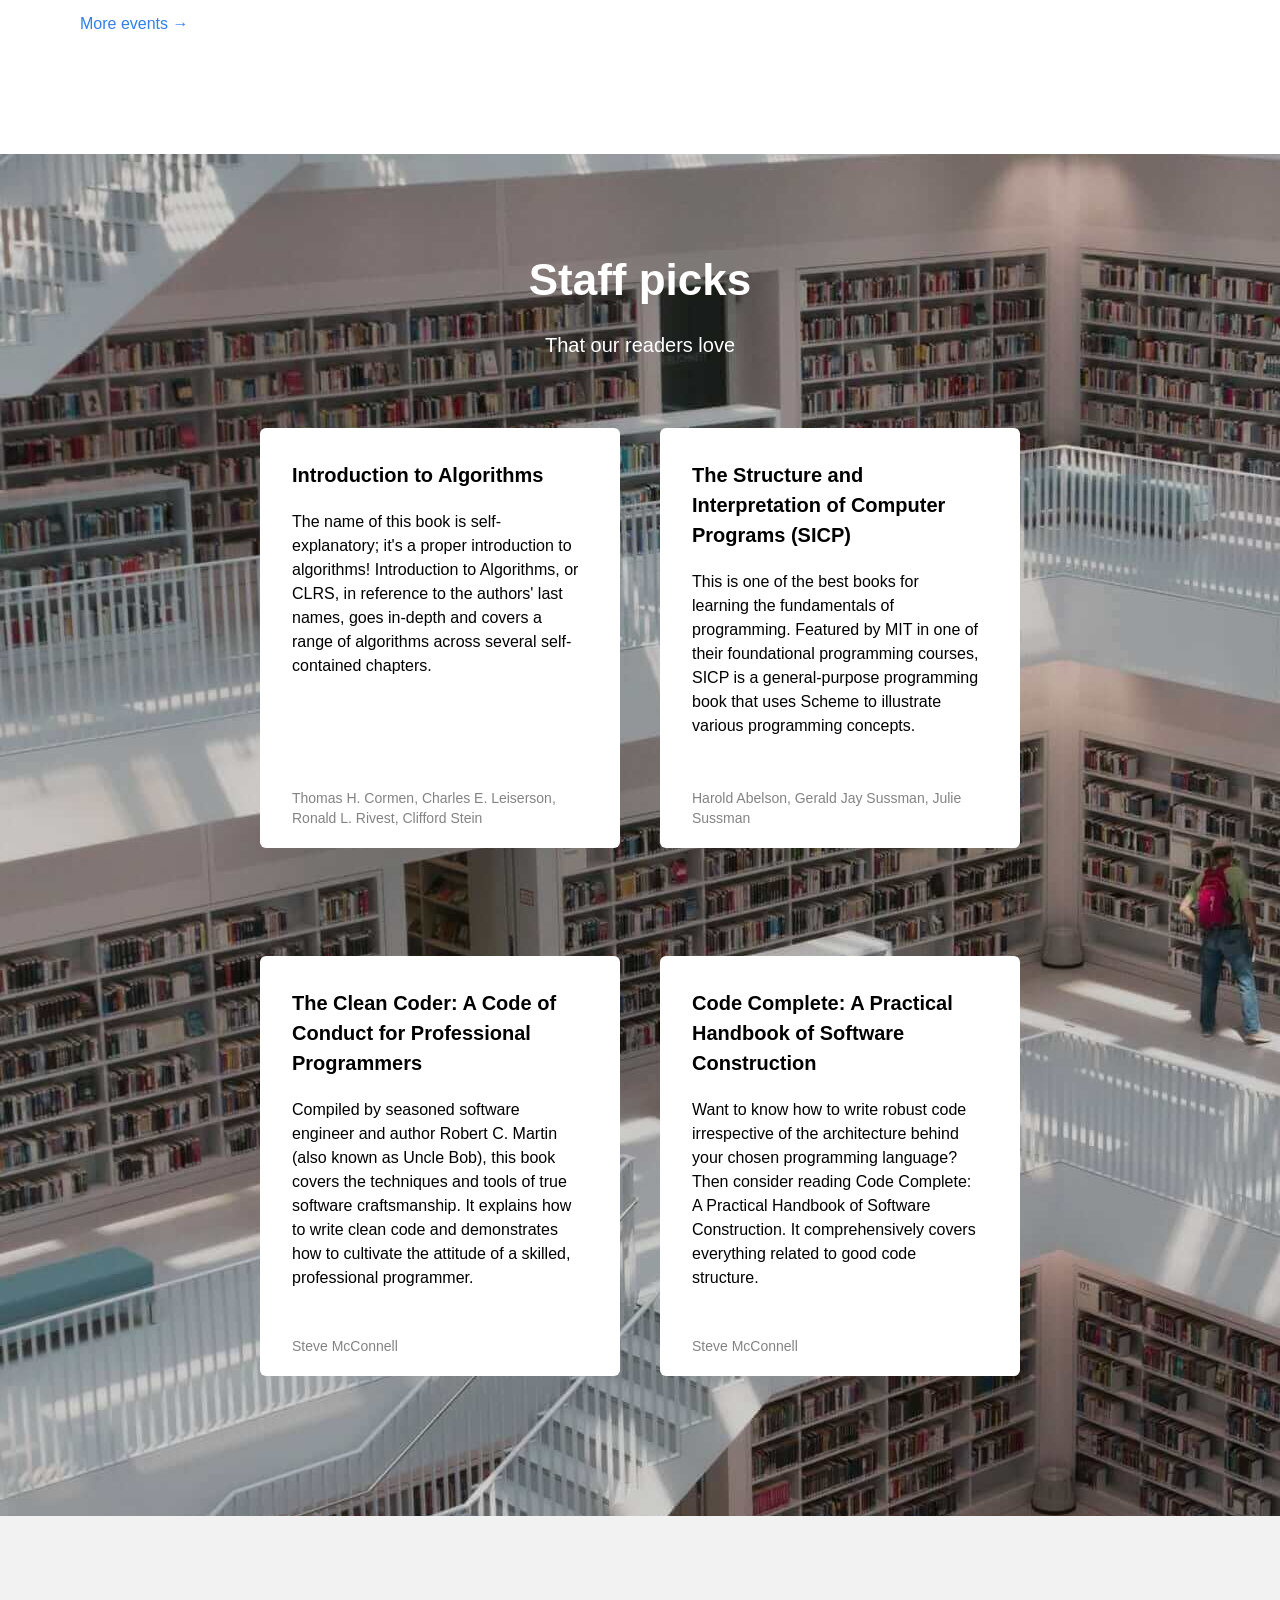
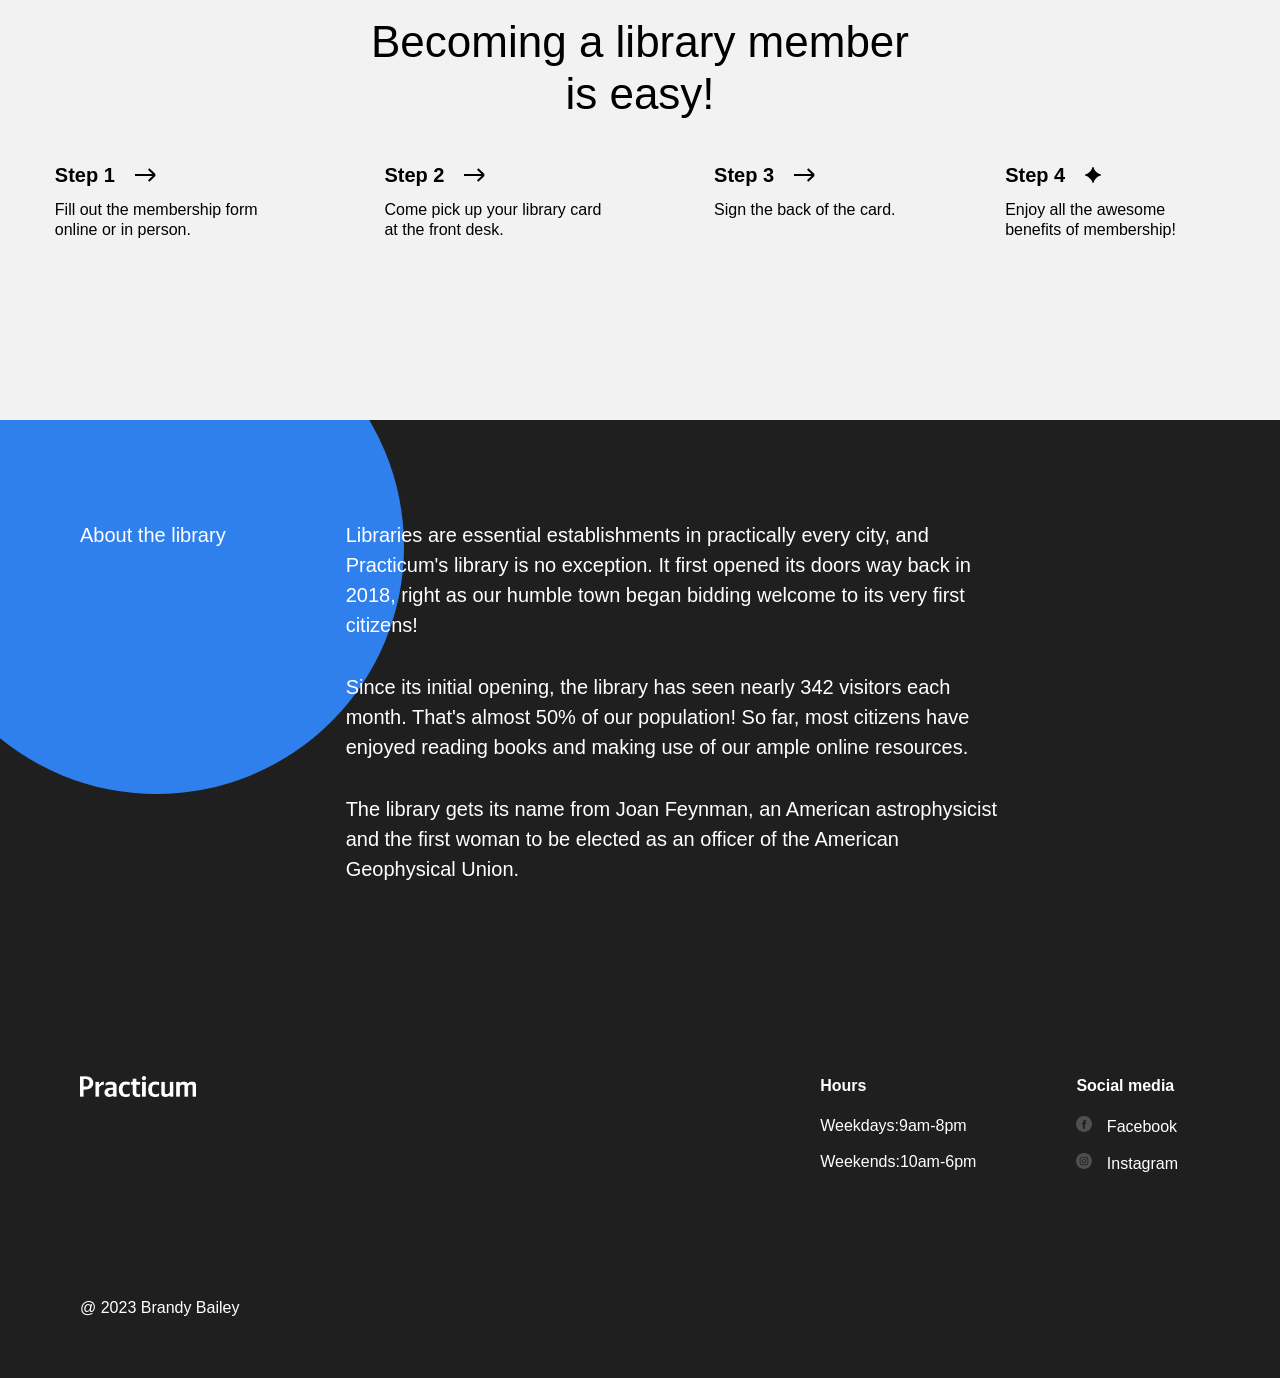
==== commit 77fb8948: "footer update" ====
--- a/index.html
+++ b/index.html
@@ -28,7 +28,7 @@
               <a href="#events">Events</a>
             </li>
             <li>
-              <a href="#member">Become a member</a>
+              <a href="#membership">Become a member</a>
             </li>
             <li>
               <a href="#about">About</a>
@@ -312,40 +312,39 @@
               class="footer__logo"
             />
           </div>
-          <div class="footer__column">
-            <div class="footer__column footer__column_content_hours">
-              <h2 class="footer__column-heading">Hours</h2>
-              <ul class="footer__list">
-                <li class="footer__list-item">Weekdays:9am-8pm</li>
-                <li class="footer__list-item">Weekends:10am-6pm</li>
-              </ul>
-            </div>
-
-            <div class="footer__column footer__column_content_social">
-              <h2 class="footer__column-heading">Social media</h2>
-              <ul class="footer__list">
-                <li class="footer__list-item">
-                  <a href="#" class="footer__column-link">
-                    <img
-                      src="images/facebook_white.svg"
-                      alt="Facebook Icon"
-                      class="footer__social-icon"
-                    />
-                    Facebook
-                  </a>
-                </li>
-                <li class="footer__list-item">
-                  <a href="#" class="footer__column-link">
-                    <img
-                      src="./images/instagram_white.svg"
-                      alt="Instagram Icon"
-                      class="footer__social-icon"
-                    />
-                    Instagram
-                  </a>
-                </li>
-              </ul>
-            </div>
+
+          <div class="footer__column footer__column_content_hours">
+            <h2 class="footer__column-heading">Hours</h2>
+            <ul class="footer__list">
+              <li class="footer__list-item">Weekdays:9am-8pm</li>
+              <li class="footer__list-item">Weekends:10am-6pm</li>
+            </ul>
+          </div>
+
+          <div class="footer__column footer__column_content_social">
+            <h2 class="footer__column-heading">Social media</h2>
+            <ul class="footer__list">
+              <li class="footer__list-item">
+                <a href="#" class="footer__column-link">
+                  <img
+                    src="images/facebook_white.svg"
+                    alt="Facebook Icon"
+                    class="footer__social-icon"
+                  />
+                  Facebook
+                </a>
+              </li>
+              <li class="footer__list-item">
+                <a href="#" class="footer__column-link">
+                  <img
+                    src="./images/instagram_white.svg"
+                    alt="Instagram Icon"
+                    class="footer__social-icon"
+                  />
+                  Instagram
+                </a>
+              </li>
+            </ul>
           </div>
         </div>
         <p class="footer__copyright">@ 2023 Brandy Bailey</p>
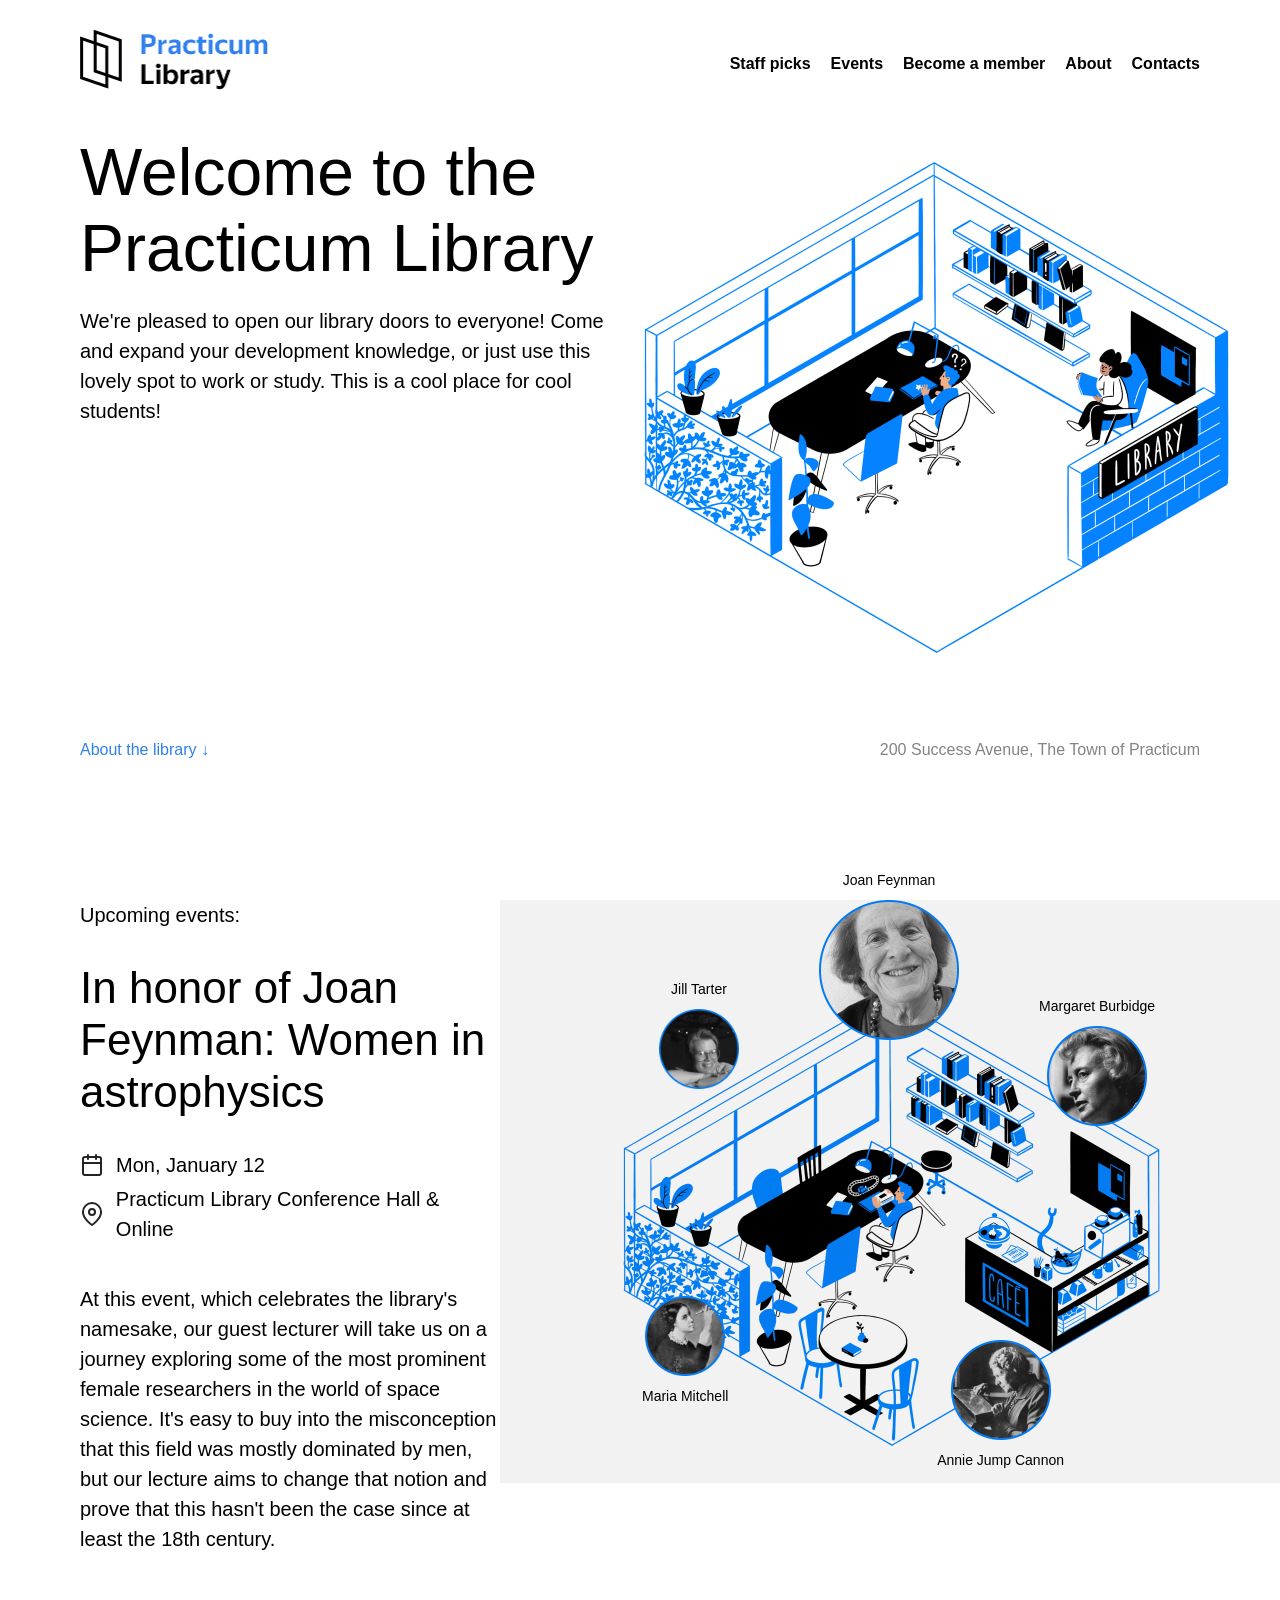
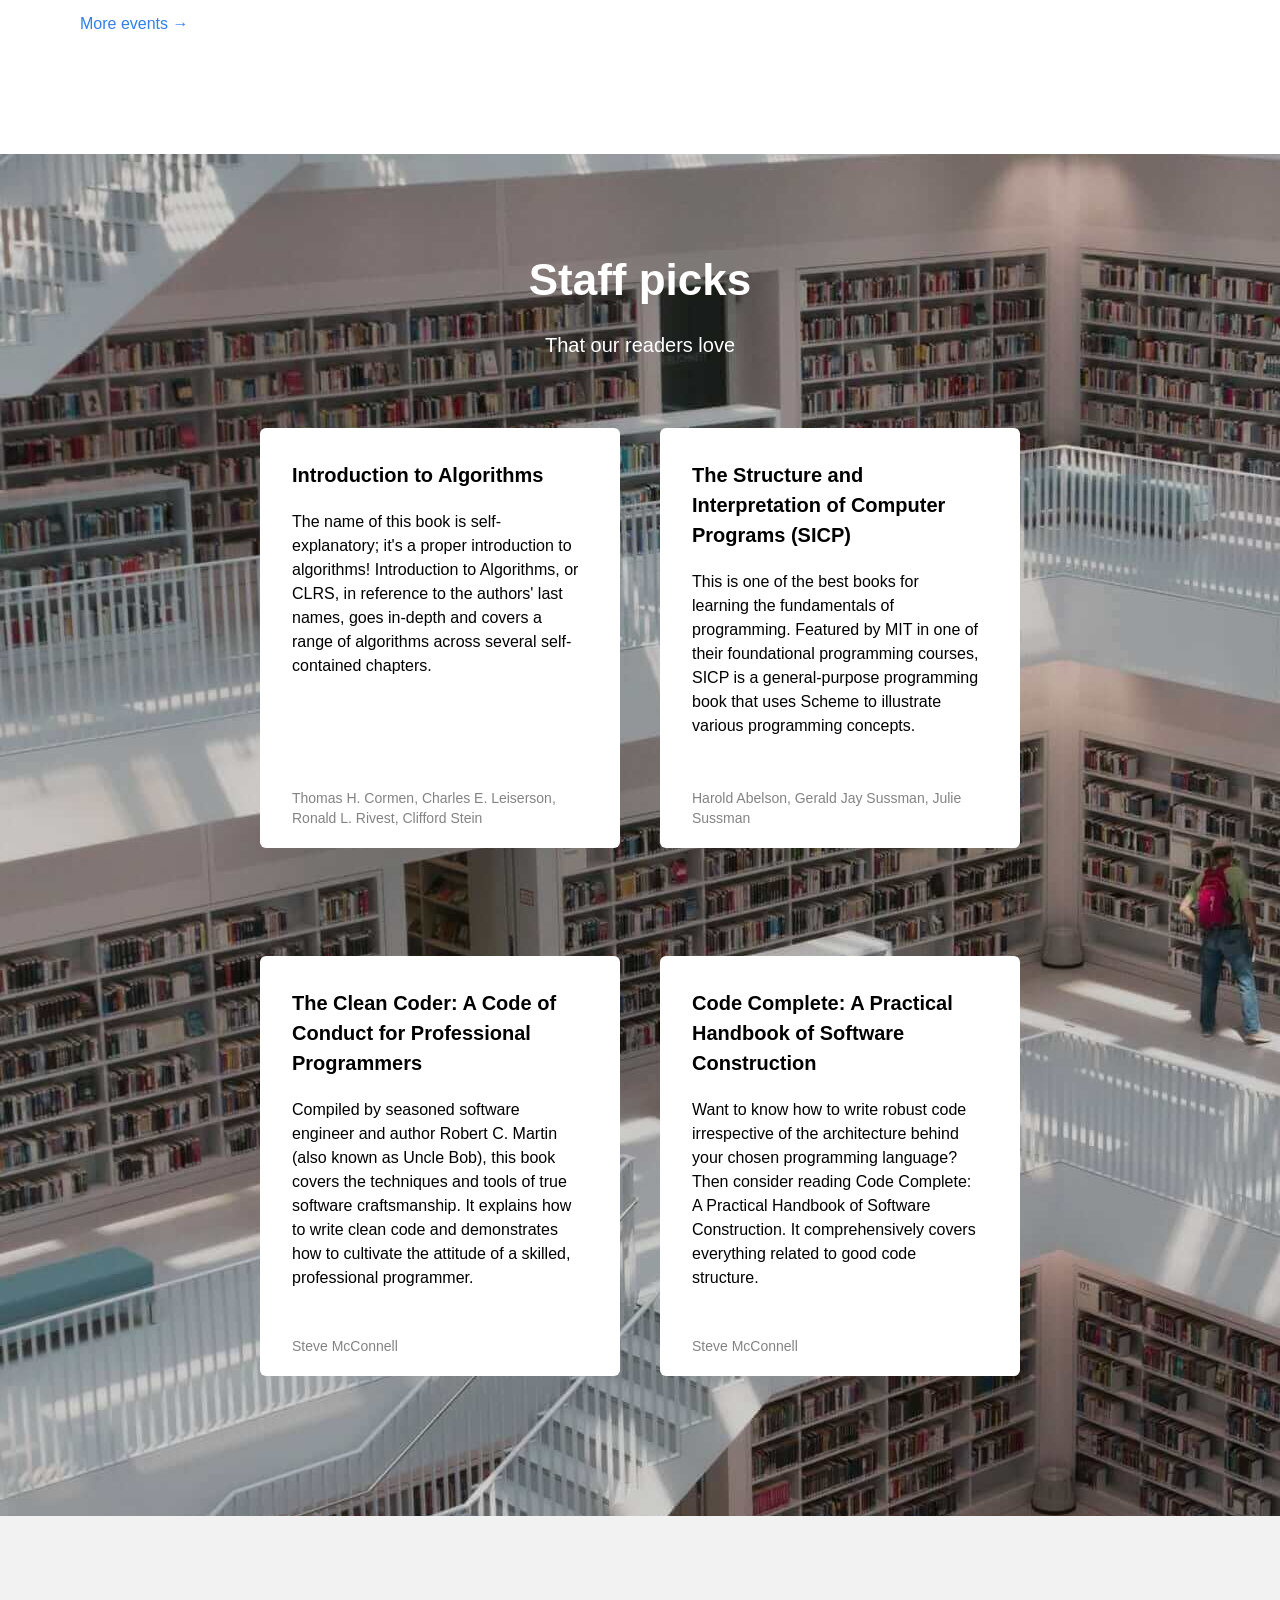
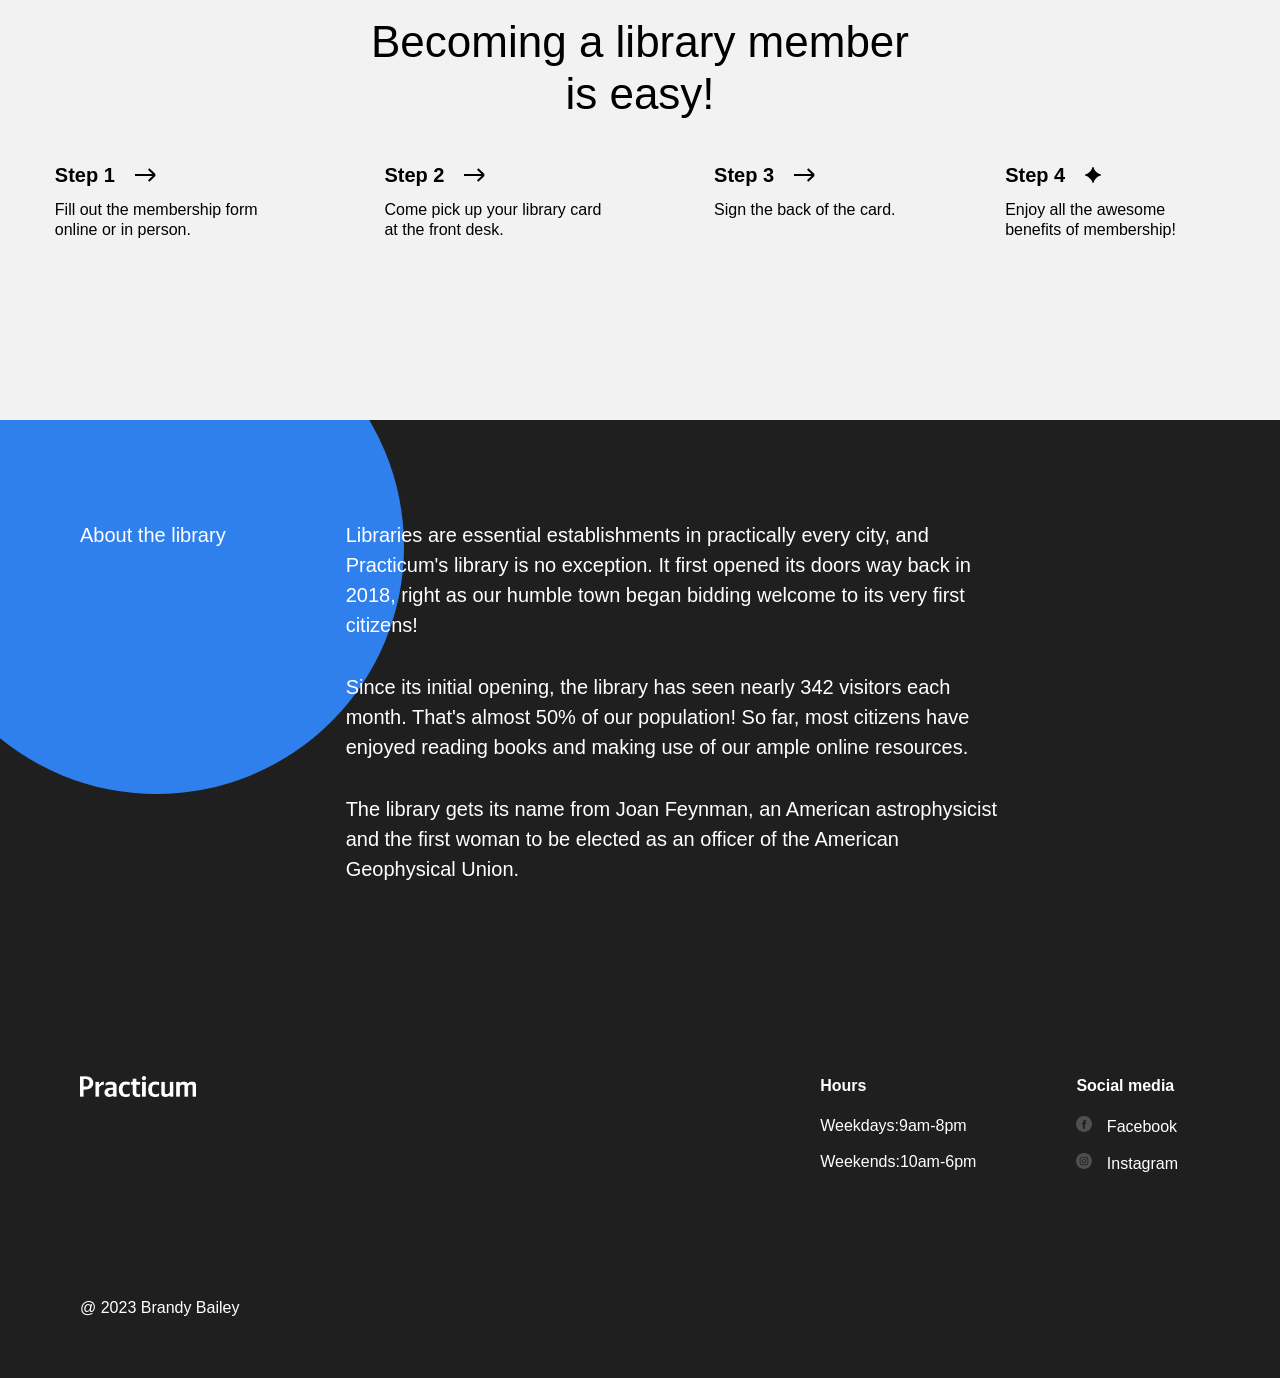
==== commit 27305f1d: "final correction" ====
--- a/index.html
+++ b/index.html
@@ -22,19 +22,19 @@
           <!-- Putting navigation links in a list is supposed to be the best practice of writing the semantic code since it allows screen readers to pause between each link instead of reading all the links as a sentence. -->
           <ul class="nav__links">
             <li>
-              <a href="#staff">Staff picks</a>
-            </li>
-            <li>
-              <a href="#events">Events</a>
-            </li>
-            <li>
-              <a href="#membership">Become a member</a>
-            </li>
-            <li>
-              <a href="#about">About</a>
-            </li>
-            <li>
-              <a href="#footer">Contacts</a>
+              <a class="nav__link" href="#staff">Staff picks</a>
+            </li>
+            <li>
+              <a class="nav__link" href="#events">Events</a>
+            </li>
+            <li>
+              <a class="nav__link" href="#membership">Become a member</a>
+            </li>
+            <li>
+              <a class="nav__link" href="#about">About</a>
+            </li>
+            <li>
+              <a class="nav__link" href="#footer">Contacts</a>
             </li>
           </ul>
         </nav>
@@ -148,7 +148,7 @@
         <section id="staff" class="staff">
           <h2 class="staff__title">Staff picks</h2>
           <p class="staff__subtitle">That our readers love</p>
-          <ul class="staff__card">
+          <ul class="staff__cards">
             <li class="card">
               <div class="card__content">
                 <h3 class="card__title">Introduction to Algorithms</h3>
--- a/styles/style.css
+++ b/styles/style.css
@@ -264,7 +264,7 @@
 
 /* Add the CSS rule for your new class here. Make sure to place it before .card: parents should precede their children */
 
-.staff__card {
+.staff__cards {
   max-width: 760px;
   align-items: center;
   display: flex;
@@ -473,6 +473,9 @@
   line-height: 20px;
   text-decoration: none;
 }
+.footer__column-link:hover {
+  color: #c1c1c1;
+}
 
 .footer__social-icon {
   margin-right: 10px;
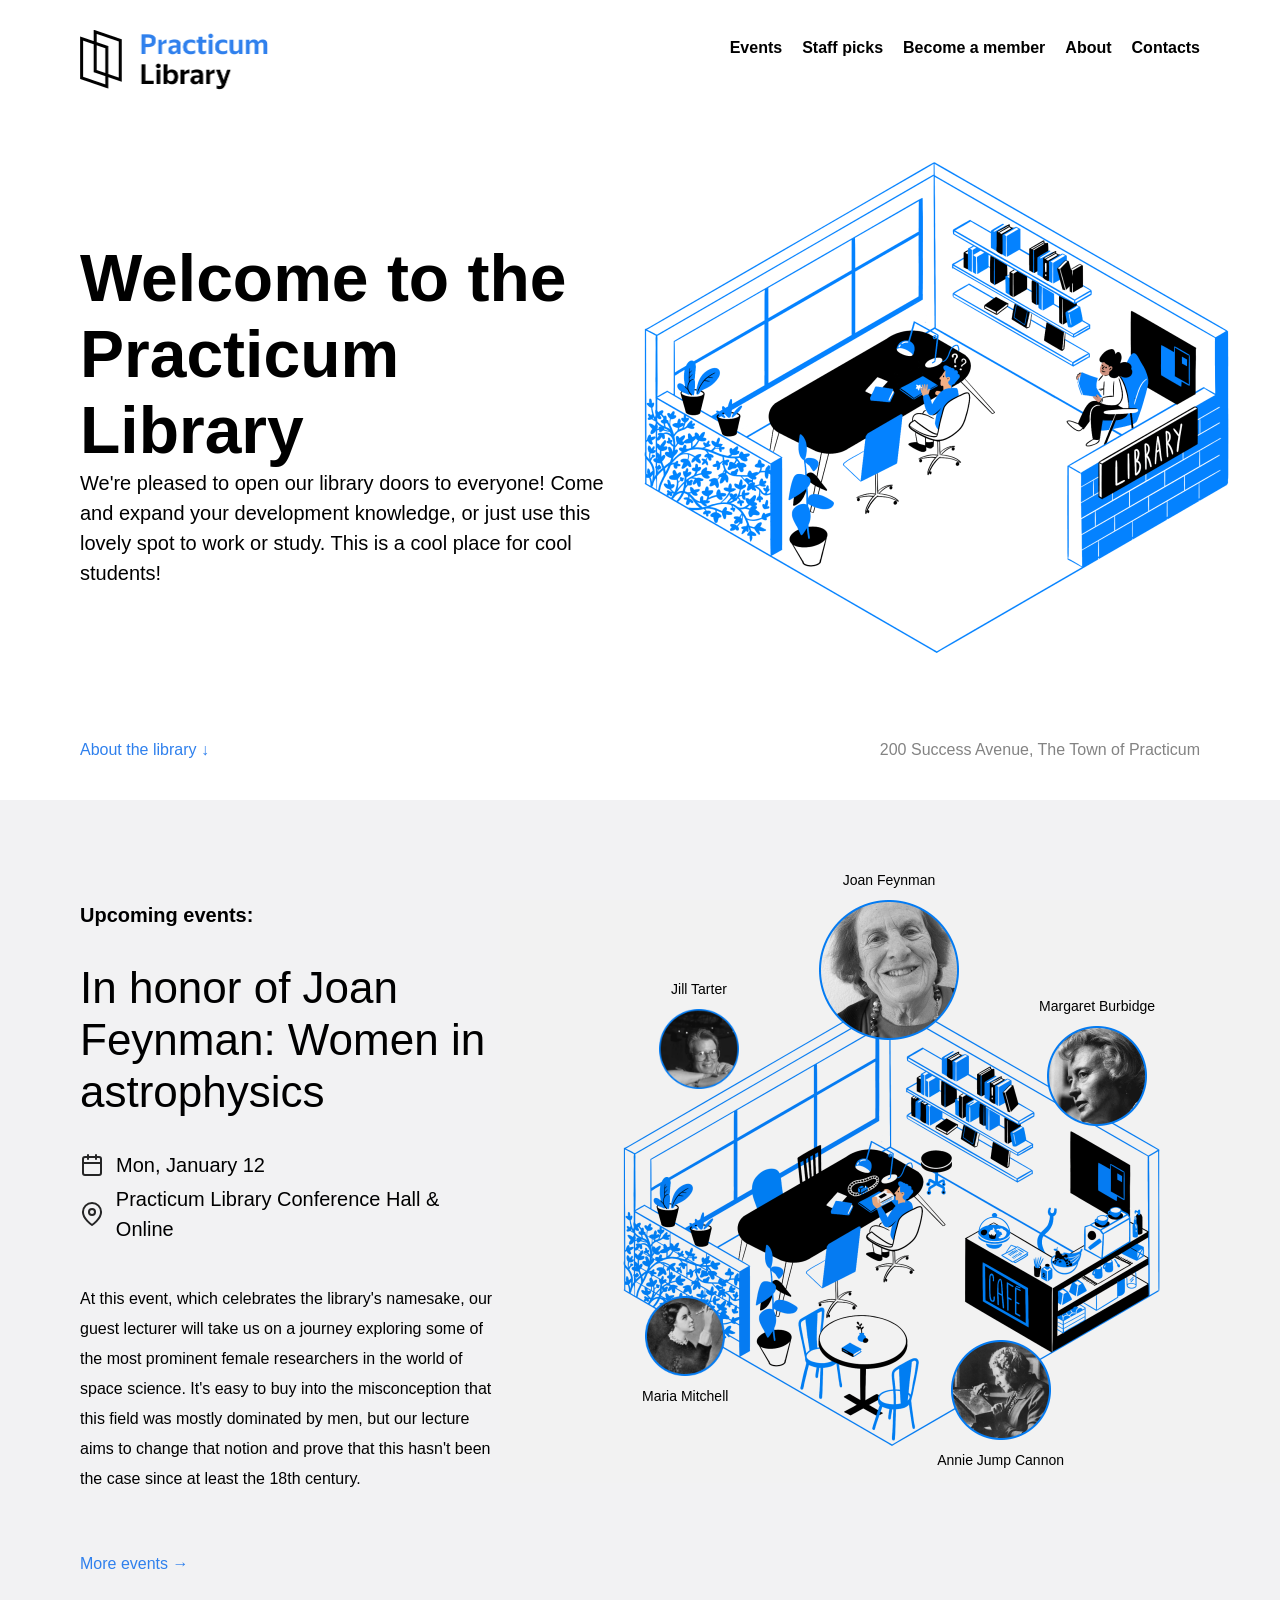
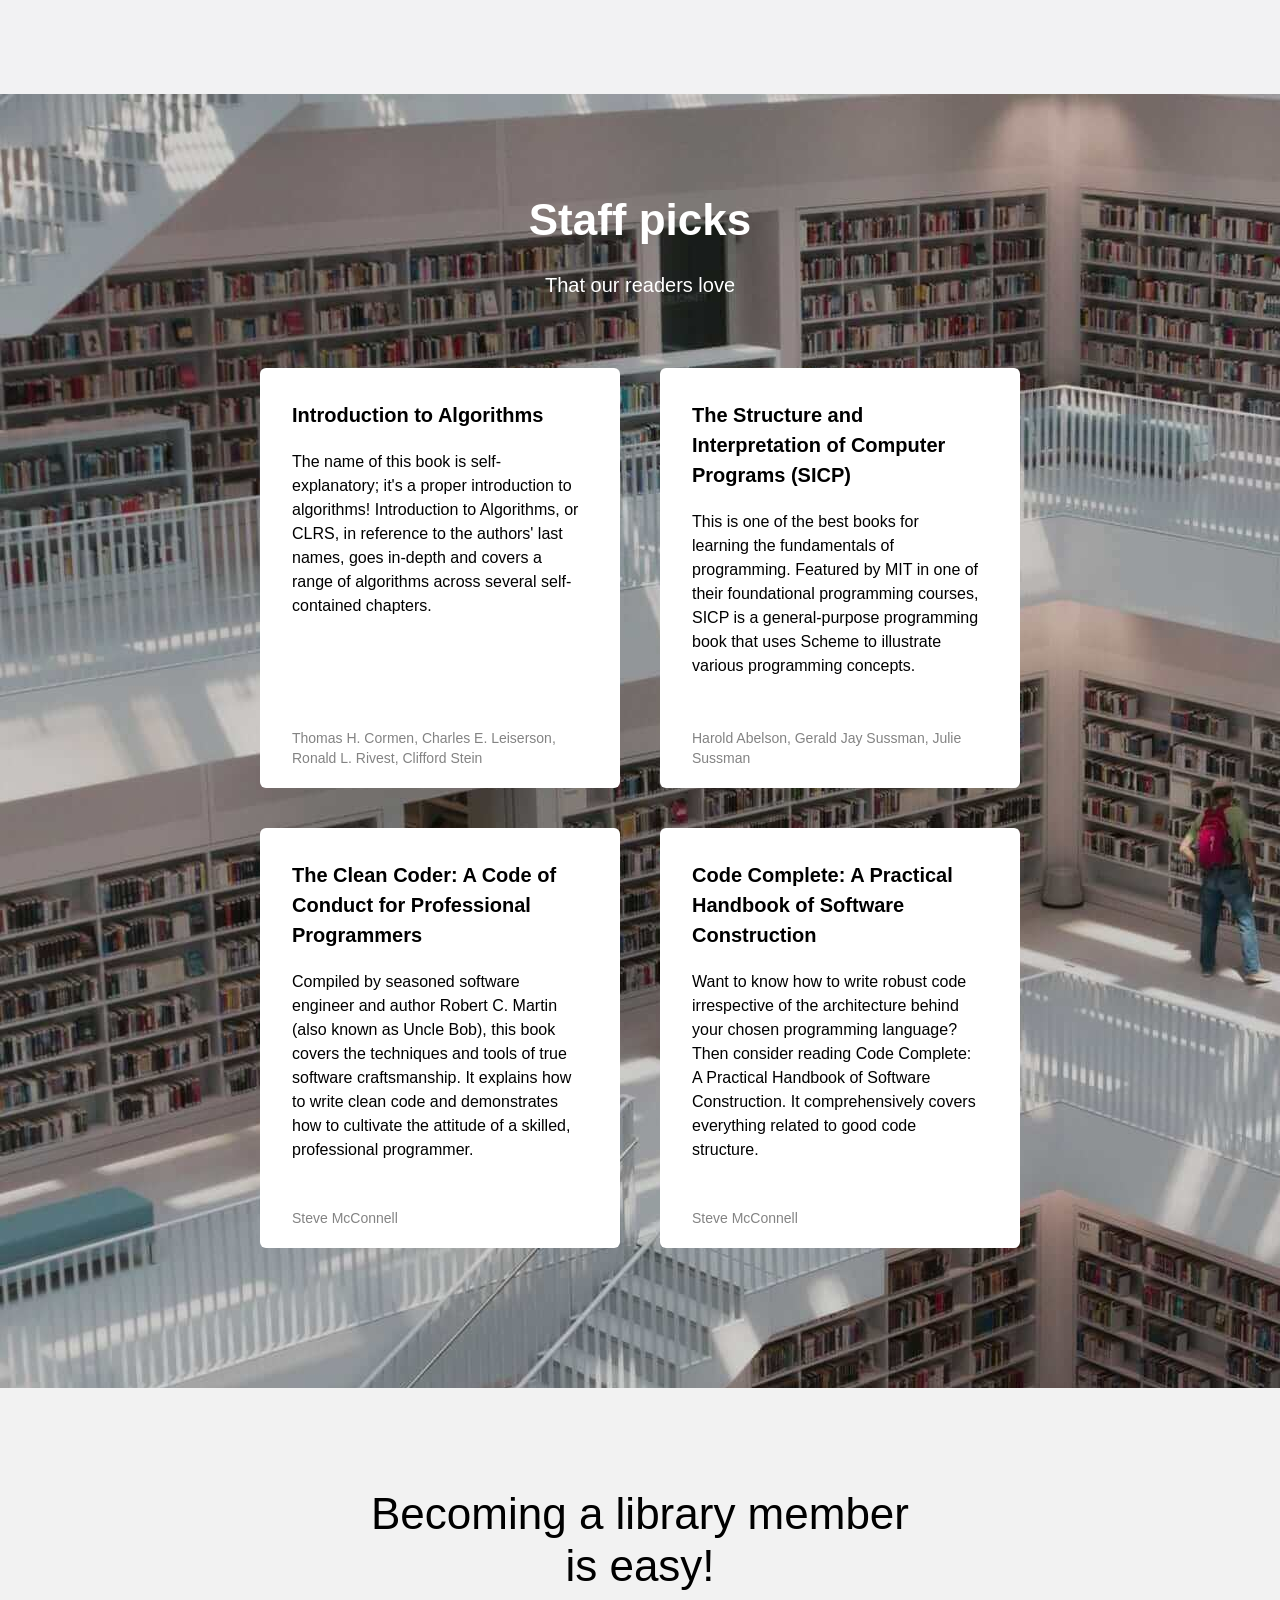
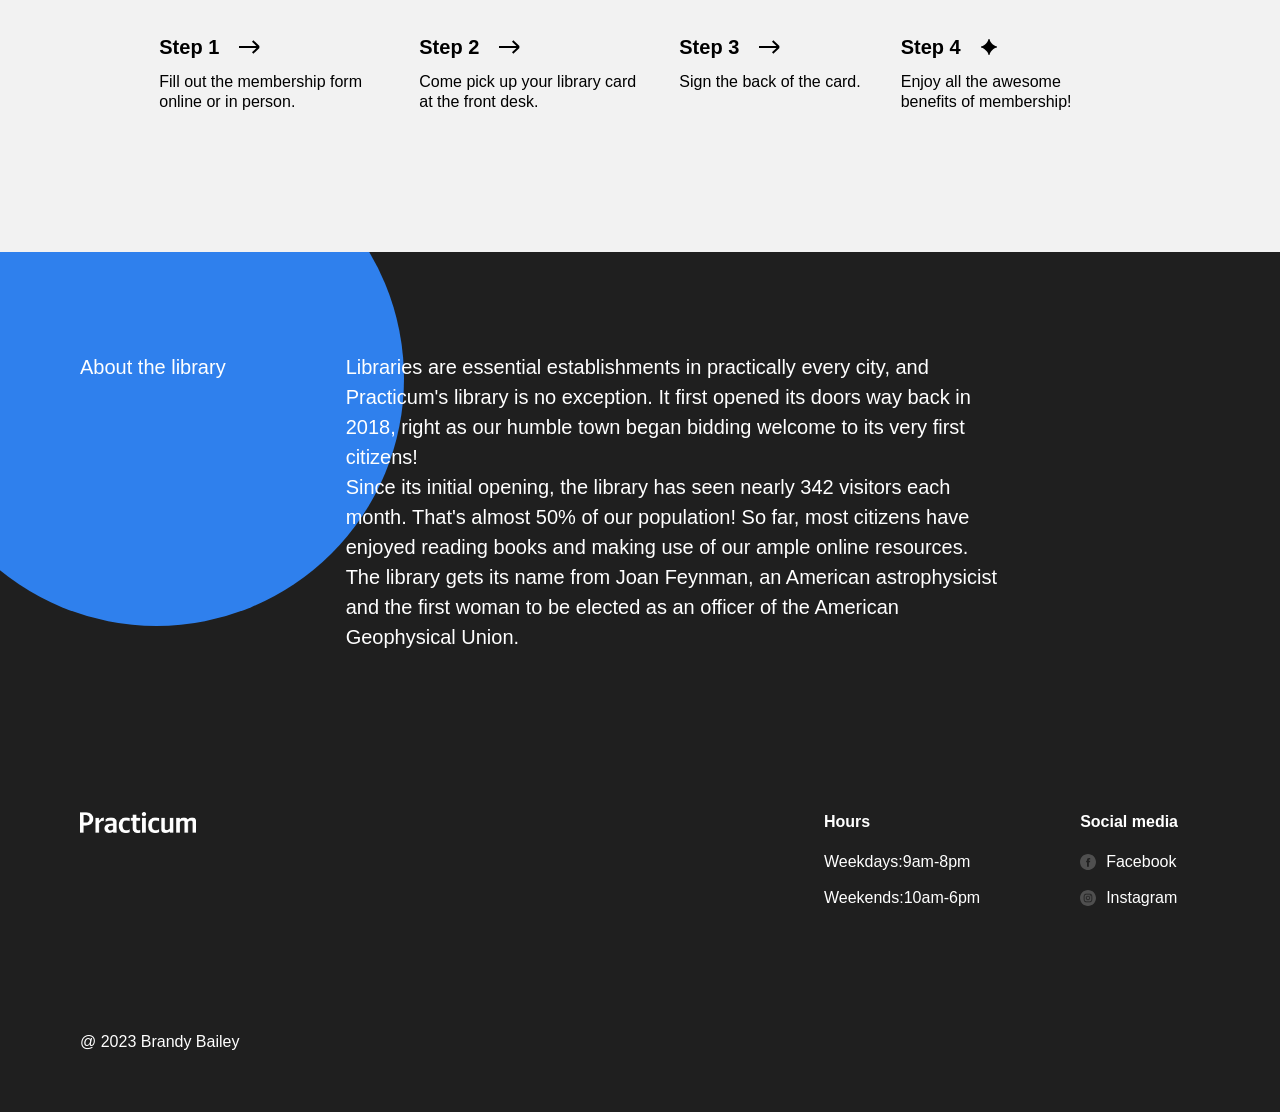
==== commit 7588eb35: "last revision" ====
--- a/index.html
+++ b/index.html
@@ -22,10 +22,10 @@
           <!-- Putting navigation links in a list is supposed to be the best practice of writing the semantic code since it allows screen readers to pause between each link instead of reading all the links as a sentence. -->
           <ul class="nav__links">
             <li>
+              <a class="nav__link" href="#events">Events</a>
+            </li>
+            <li>
               <a class="nav__link" href="#staff">Staff picks</a>
-            </li>
-            <li>
-              <a class="nav__link" href="#events">Events</a>
             </li>
             <li>
               <a class="nav__link" href="#membership">Become a member</a>
@@ -51,7 +51,7 @@
           class="header__image"
         />
         <div class="header__footer">
-          <a class="header__link">About the library &darr;</a>
+          <a class="header__link" href="#about">About the library &darr;</a>
           <p class="header__address">
             200 Success Avenue, The Town of Practicum
           </p>
@@ -135,6 +135,7 @@
 
             <div class="person person_name_tarter">
               <p class="person__caption">Jill Tarter</p>
+
               <img
                 src="./images/person_tarter.png"
                 alt="Picture Tarter"
@@ -142,7 +143,6 @@
               />
             </div>
           </div>
-          <a href="#events"></a>
         </section>
 
         <section id="staff" class="staff">
@@ -217,7 +217,6 @@
               </div>
             </li>
           </ul>
-          <a href="#staff"></a>
         </section>
 
         <section id="membership" class="membership">
@@ -298,7 +297,7 @@
               the American Geophysical Union.
             </p>
           </div>
-          <a href="#about"></a>
+
           <div class="about__circle"></div>
         </section>
       </main>
@@ -348,7 +347,6 @@
           </div>
         </div>
         <p class="footer__copyright">@ 2023 Brandy Bailey</p>
-        <a href="#footer"></a>
       </footer>
     </div>
   </body>
--- a/styles/style.css
+++ b/styles/style.css
@@ -4,7 +4,7 @@
   font-size: 16px;
   line-height: 20px;
   margin: 0 auto;
-  font-family: Helvetica, Arial, sans-serif;
+  font-family: "Helvetica Neue", "Arial", sans-serif;
 }
 
 .header {
@@ -21,7 +21,7 @@
 .nav {
   display: flex;
   justify-content: space-between;
-  align-items: center;
+  align-items: flex-start;
 }
 
 .logo {
@@ -43,6 +43,7 @@
   color: #000000;
   text-decoration: none;
   font-weight: bold;
+  transition: color 1s;
 }
 
 .nav__link:hover {
@@ -52,15 +53,18 @@
 .header__title {
   font-size: 66px;
   line-height: 76px;
-  font-weight: 500;
+  font-weight: 500 bold;
   max-width: 544px;
-  margin-bottom: 0%;
+  margin-bottom: 0;
+  margin-top: 150px;
 }
 
 .header__description {
   font-size: 20px;
   line-height: 30px;
   max-width: 532px;
+  margin-top: 32px;
+  margin: 0;
 }
 
 .header__image {
@@ -86,6 +90,7 @@
 .header__link {
   color: #2f80ed;
   text-decoration: none;
+  transition: color 1s;
 }
 
 .header__link:hover {
@@ -102,6 +107,7 @@
   align-items: start;
   justify-content: space-between;
   box-sizing: border-box;
+  background-color: #f2f2f3;
 }
 
 .events__content {
@@ -110,7 +116,7 @@
 
 .events__heading {
   font-size: 20px;
-  font-weight: 500;
+  font-weight: 500 bold;
   line-height: 30px;
   margin: 0;
 }
@@ -158,7 +164,7 @@
 
 .events__description {
   margin: 40px 0 60px;
-  font-size: 20px;
+  font-size: 16px;
   line-height: 30px;
   max-width: 532px;
 }
@@ -258,7 +264,7 @@
   font-size: 20px;
   line-height: 30px;
   font-weight: 400;
-  margin: 24px 0 0;
+  margin: 0 0 68px 0;
   color: #ffffff;
 }
 
@@ -282,7 +288,6 @@
   box-sizing: border-box;
   height: 420px;
   width: 360px;
-  margin-top: 68px;
 }
 
 .card__content {
@@ -303,11 +308,6 @@
   margin: 20px 0 0;
   font-size: 16px;
   line-height: 24px;
-}
-.background-image {
-  background-position: center;
-  background-repeat: no-repeat;
-  background-size: contain;
 }
 
 .card__footer {
@@ -333,6 +333,7 @@
   font-size: 44px;
   font-weight: 500;
   line-height: 52px;
+  margin-bottom: 40px;
 }
 
 .membership__steps {
@@ -340,15 +341,15 @@
   padding: 0;
   margin: 100px 0 0;
   display: flex;
-  justify-content: space-around;
+  justify-content: center;
   margin: 0 auto;
   flex-wrap: wrap;
   align-content: center;
+  gap: 40px;
 }
 
 .step {
   max-width: 220px;
-  padding: 40px;
   color: #000000;
 }
 
@@ -401,7 +402,7 @@
 .about__paragraph {
   margin: 0;
   margin-bottom: 0;
-  padding-bottom: 32px;
+  padding-bottom: 0;
 }
 
 .about__circle {
@@ -472,6 +473,9 @@
   font-size: 16px;
   line-height: 20px;
   text-decoration: none;
+  display: flex;
+  align-items: center;
+  transition: color 1s;
 }
 .footer__column-link:hover {
   color: #c1c1c1;
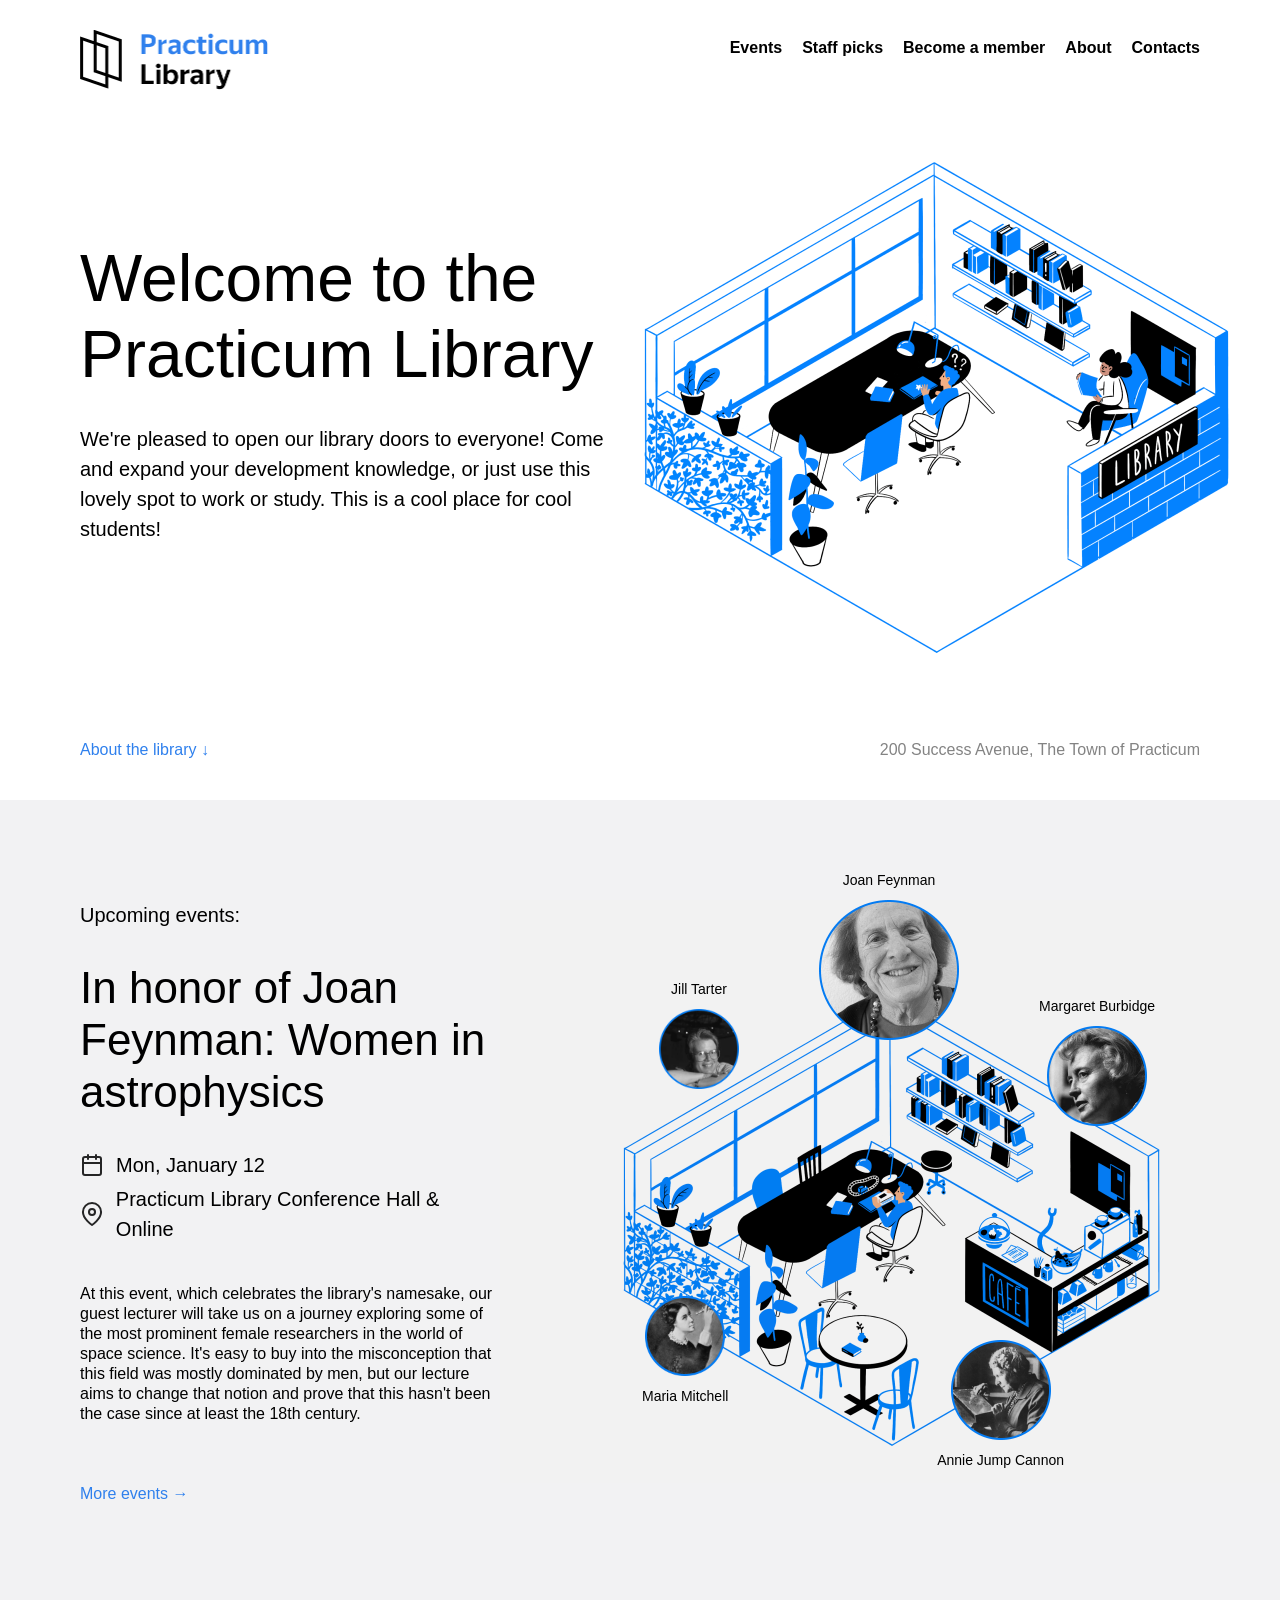
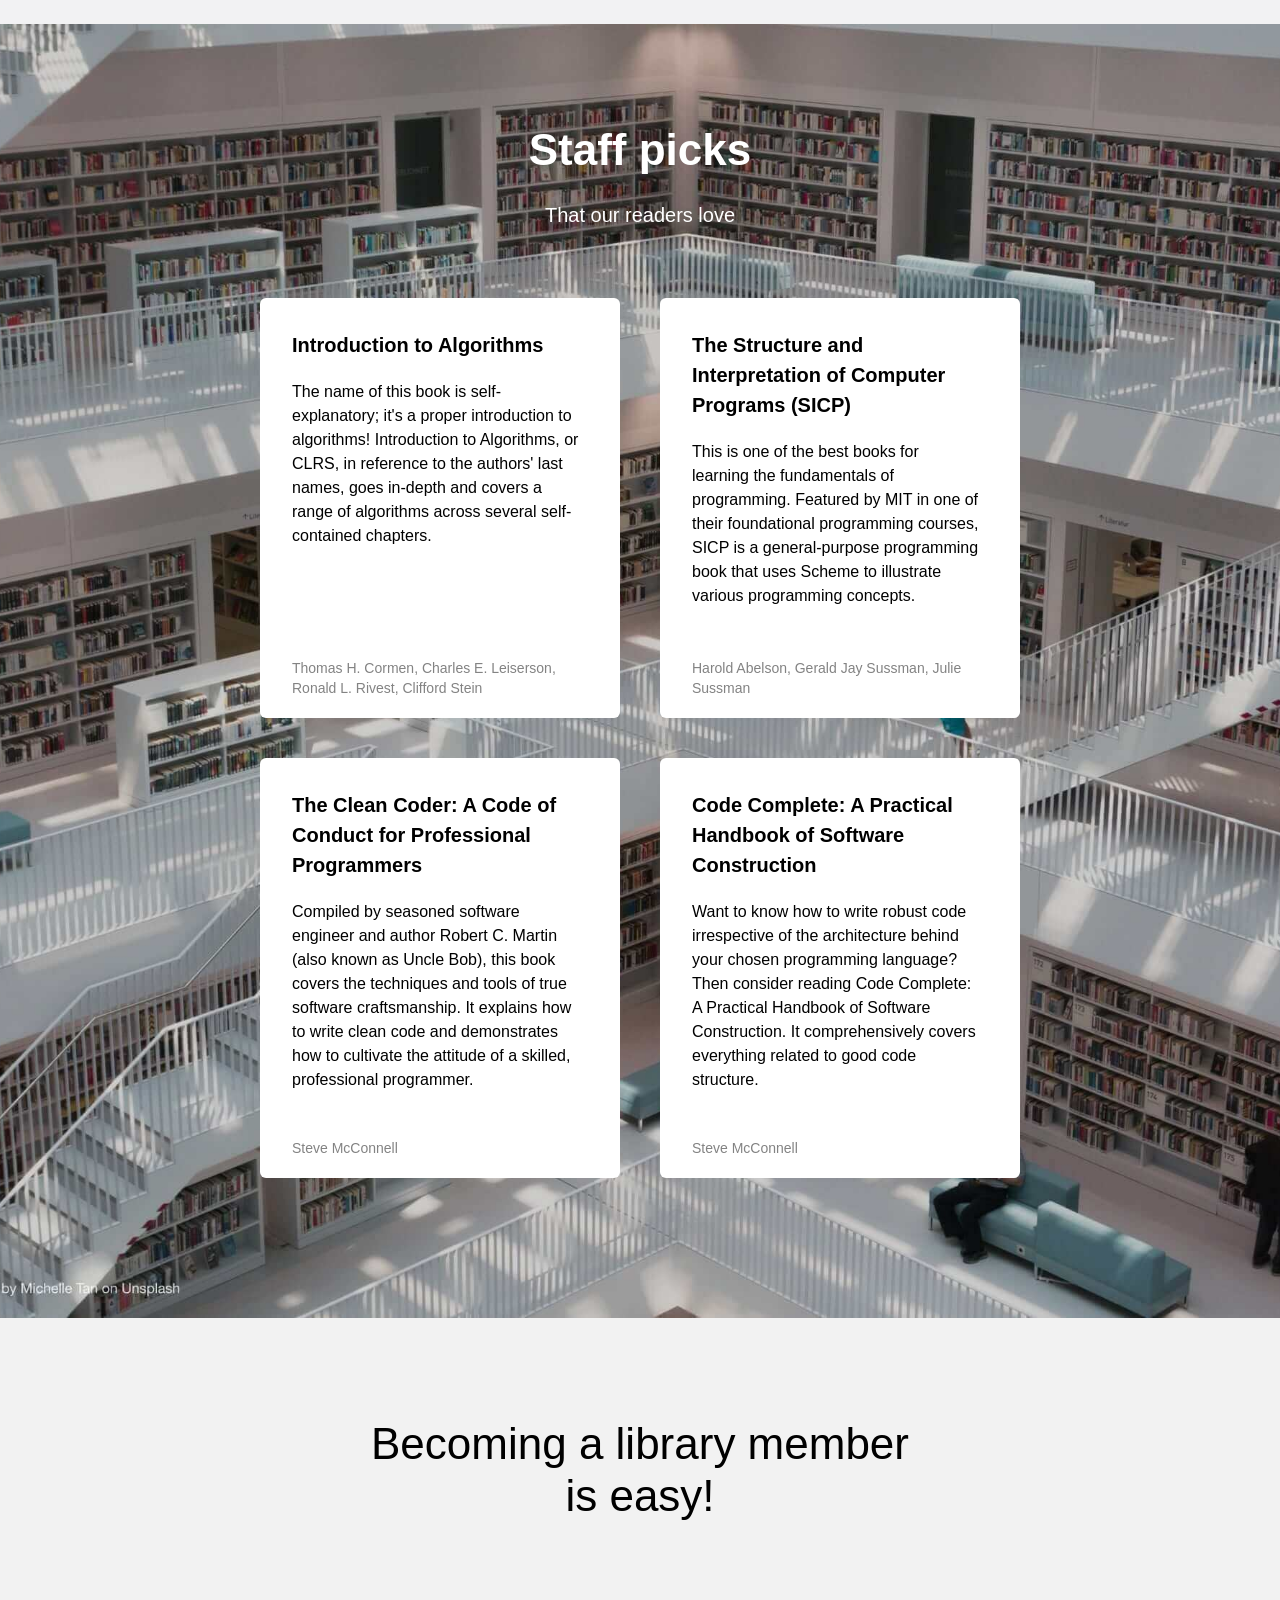
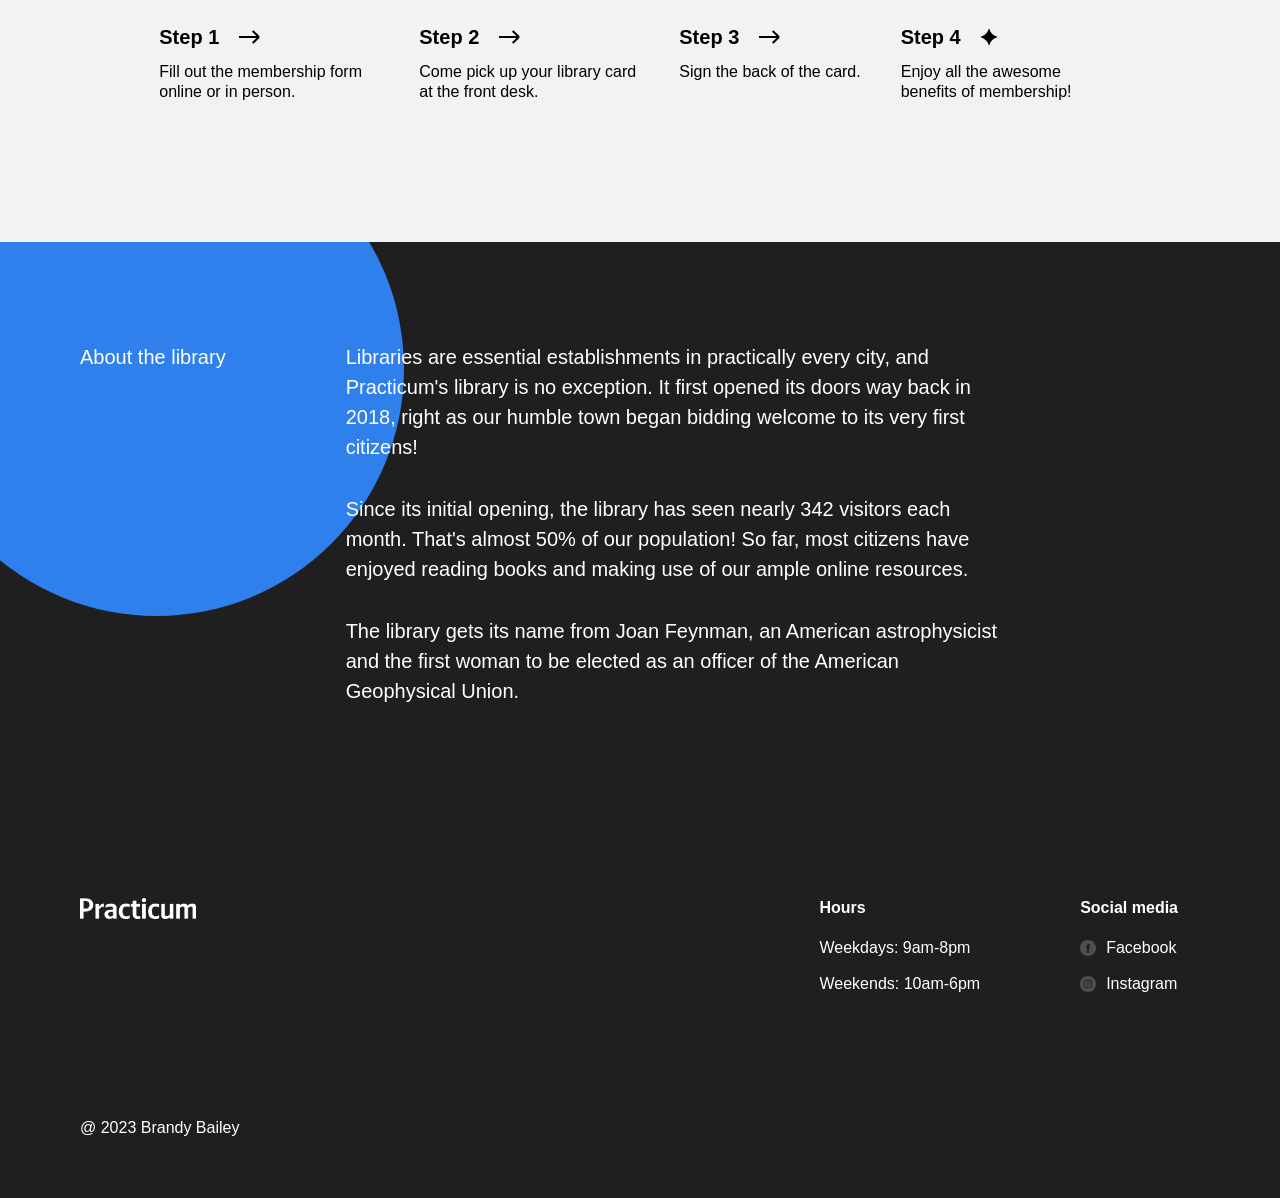
==== commit fd1c7b97: "last revision 4" ====
--- a/index.html
+++ b/index.html
@@ -315,8 +315,8 @@
           <div class="footer__column footer__column_content_hours">
             <h2 class="footer__column-heading">Hours</h2>
             <ul class="footer__list">
-              <li class="footer__list-item">Weekdays:9am-8pm</li>
-              <li class="footer__list-item">Weekends:10am-6pm</li>
+              <li class="footer__list-item">Weekdays: 9am-8pm</li>
+              <li class="footer__list-item">Weekends: 10am-6pm</li>
             </ul>
           </div>
 
--- a/styles/style.css
+++ b/styles/style.css
@@ -43,7 +43,7 @@
   color: #000000;
   text-decoration: none;
   font-weight: bold;
-  transition: color 1s;
+  transition: color 0.3s;
 }
 
 .nav__link:hover {
@@ -53,7 +53,8 @@
 .header__title {
   font-size: 66px;
   line-height: 76px;
-  font-weight: 500 bold;
+  font-weight: bold;
+  font-weight: 500;
   max-width: 544px;
   margin-bottom: 0;
   margin-top: 150px;
@@ -63,8 +64,7 @@
   font-size: 20px;
   line-height: 30px;
   max-width: 532px;
-  margin-top: 32px;
-  margin: 0;
+  margin: 32px 0 0;
 }
 
 .header__image {
@@ -116,7 +116,7 @@
 
 .events__heading {
   font-size: 20px;
-  font-weight: 500 bold;
+  font-weight: 500;
   line-height: 30px;
   margin: 0;
 }
@@ -165,7 +165,7 @@
 .events__description {
   margin: 40px 0 60px;
   font-size: 16px;
-  line-height: 30px;
+  line-height: 20px;
   max-width: 532px;
 }
 
@@ -249,6 +249,8 @@
   padding-top: 100px;
   padding-bottom: 140px;
   background-image: url(../images/staff_picks_background.jpg);
+  background-size: cover;
+  background-position: bottom;
 }
 
 .staff__title {
@@ -333,7 +335,7 @@
   font-size: 44px;
   font-weight: 500;
   line-height: 52px;
-  margin-bottom: 40px;
+  margin-bottom: 100px;
 }
 
 .membership__steps {
@@ -401,7 +403,7 @@
 
 .about__paragraph {
   margin: 0;
-  margin-bottom: 0;
+  margin-bottom: 32px;
   padding-bottom: 0;
 }
 
